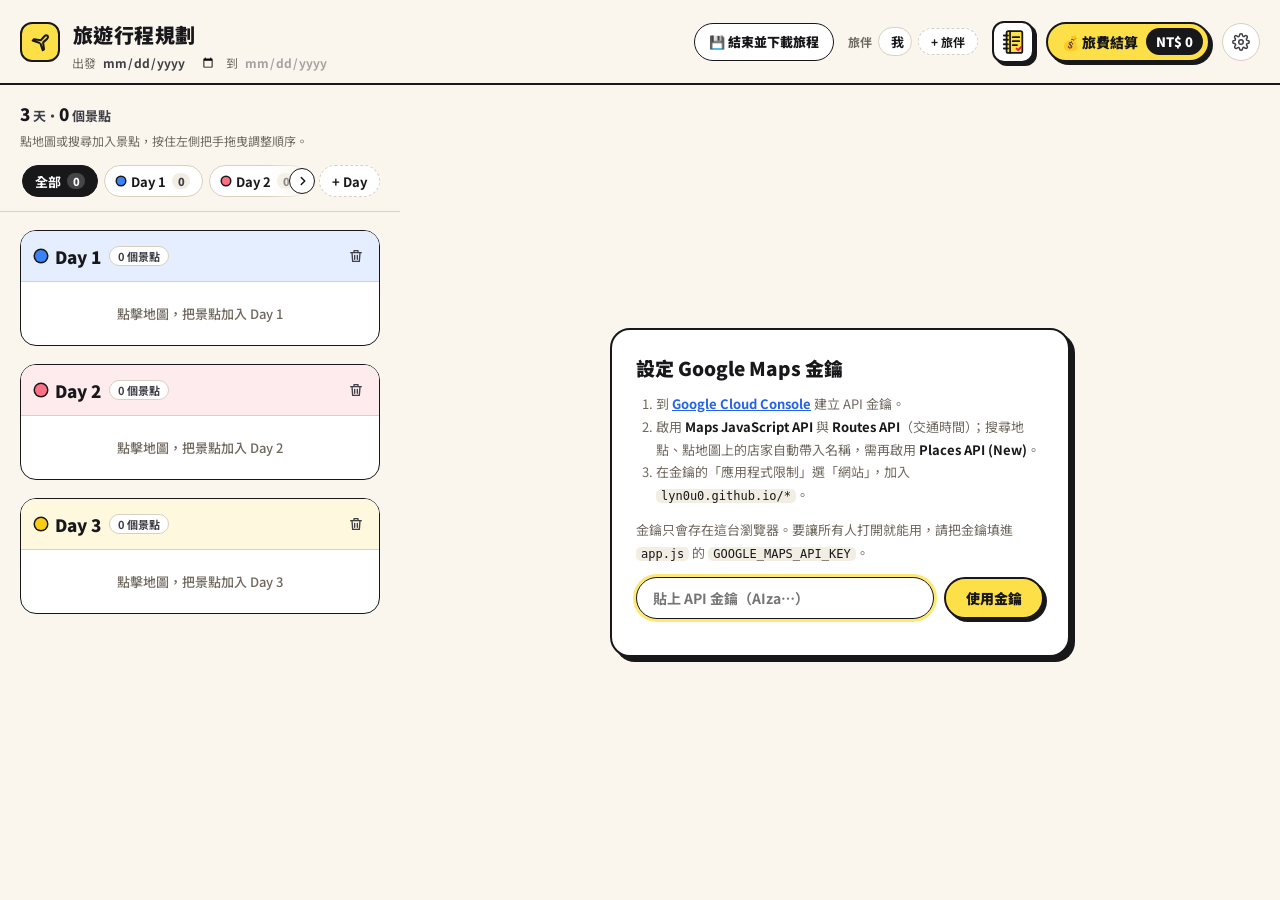
==== trip-planner/index.html @ 08c0b3e0 "Trip planner: custom notes, fares and manual times on route legs Data - legDetails[from->to] stores " ====
<!DOCTYPE html>
<html lang="zh-TW">
<head>
  <meta charset="UTF-8">
  <meta name="viewport" content="width=device-width, initial-scale=1.0">
  <title>旅遊行程規劃</title>
  <link rel="preconnect" href="https://fonts.googleapis.com">
  <link href="https://fonts.googleapis.com/css2?family=Noto+Sans+TC:wght@400;500;700;900&display=swap" rel="stylesheet">
  <link rel="stylesheet" href="styles.css">
</head>
<body>
  <header class="topbar">
    <div class="brand">
      <span class="brand-mark" aria-hidden="true">
        <svg viewBox="0 0 24 24"><path d="M10.5 13.5 3 11l1.5-1.5 8 1 4-4.5c1-1 2.5-1.5 3.5-.5s.5 2.5-.5 3.5l-4.5 4 1 8L14.5 22 12 14.5"/></svg>
      </span>
      <div class="trip-meta">
        <h1 class="trip-title">
          <input id="trip-name" class="trip-name" type="text" maxlength="30" placeholder="旅遊行程規劃"
            autocomplete="off" aria-label="旅程名稱（點一下可改名）" title="點一下可改名">
        </h1>
        <div class="trip-sub">
          <label class="trip-date" title="選擇出發日期">
            <span>出發</span>
            <input id="trip-start" type="date" aria-label="出發日期">
          </label>
          <label class="trip-date trip-end" title="選擇回程日期，天數會跟著調整">
            <span>到</span>
            <input id="trip-end" type="date" aria-label="回程日期" disabled>
          </label>
          <span class="countdown" id="countdown" role="status" hidden></span>
        </div>
      </div>
    </div>
    <div class="search" role="search">
      <svg viewBox="0 0 24 24" aria-hidden="true"><circle cx="11" cy="11" r="7"/><path d="M20 20l-3.5-3.5"/></svg>
      <input id="place-search" type="search" placeholder="搜尋地點，或直接點擊地圖" autocomplete="off" disabled
        role="combobox" aria-expanded="false" aria-controls="search-results" aria-autocomplete="list" aria-label="搜尋地點">
      <button type="button" class="search-cancel" id="search-cancel">取消</button>
      <ul class="search-results" id="search-results" role="listbox" hidden></ul>
    </div>
    <div class="topbar-right">
      <div class="save-tools" id="save-tools">
        <span class="cloud-ttl" id="cloud-ttl" role="status" hidden></span>
        <button class="save-trip-btn" data-action="open-export" aria-haspopup="dialog">💾 結束並下載旅程</button>
      </div>
      <div class="members" id="members"></div>
      <div class="todo-wrap">
        <button class="todo-btn" id="todo-btn" data-action="toggle-todos" aria-expanded="false" aria-controls="todo-panel"
          aria-label="待辦清單" title="待辦清單"></button>
        <section class="todo-panel" id="todo-panel" role="dialog" aria-labelledby="todo-title" hidden>
          <header class="todo-head">
            <h2 id="todo-title">📒 待辦清單</h2>
            <span class="todo-progress" id="todo-progress"></span>
            <button class="icon-btn" id="todo-close" type="button" aria-label="收起" title="收起（Esc）">
              <svg viewBox="0 0 24 24" aria-hidden="true"><path d="M6 6l12 12M18 6L6 18"/></svg>
            </button>
          </header>
          <form class="todo-form" id="todo-form">
            <input class="field" id="todo-input" type="text" maxlength="80" autocomplete="off" placeholder="新增待辦，例如：預訂故宮導覽" aria-label="新增待辦事項">
            <button class="btn-primary" type="submit">新增</button>
          </form>
          <ul class="todo-list" id="todo-list"></ul>
          <button class="link-btn todo-clear" id="todo-clear" type="button" hidden>清除已完成</button>
        </section>
      </div>
      <button class="settle-btn" data-action="open-settle" aria-haspopup="dialog" aria-label="旅費結算">
        <span class="settle-label"><span aria-hidden="true">💰</span><span class="settle-text"> 旅費結算</span></span><span class="settle-btn-total" id="settle-total">NT$ 0</span>
      </button>
      <button class="avatar-btn" id="avatar-btn" data-action="toggle-mobile-panel" aria-expanded="false"
        aria-controls="mobile-panel" aria-label="旅伴與設定"></button>
      <div class="nav-menu-wrap">
        <button class="icon-btn nav-btn" id="nav-menu-btn" data-action="toggle-nav-menu" aria-haspopup="menu"
          aria-expanded="false" aria-label="設定與雲端同步" title="設定與雲端同步">
          <span class="sync-indicator" id="sync-indicator" hidden></span>
          <svg viewBox="0 0 24 24" aria-hidden="true"><circle cx="12" cy="12" r="3"/><path d="M19.4 15a1.7 1.7 0 0 0 .3 1.8l.1.1a2 2 0 1 1-2.8 2.8l-.1-.1a1.7 1.7 0 0 0-1.8-.3 1.7 1.7 0 0 0-1 1.5V21a2 2 0 1 1-4 0v-.1a1.7 1.7 0 0 0-1.1-1.5 1.7 1.7 0 0 0-1.8.3l-.1.1a2 2 0 1 1-2.8-2.8l.1-.1a1.7 1.7 0 0 0 .3-1.8 1.7 1.7 0 0 0-1.5-1H3a2 2 0 1 1 0-4h.1a1.7 1.7 0 0 0 1.5-1.1 1.7 1.7 0 0 0-.3-1.8l-.1-.1a2 2 0 1 1 2.8-2.8l.1.1a1.7 1.7 0 0 0 1.8.3H9a1.7 1.7 0 0 0 1-1.5V3a2 2 0 1 1 4 0v.1a1.7 1.7 0 0 0 1 1.5 1.7 1.7 0 0 0 1.8-.3l.1-.1a2 2 0 1 1 2.8 2.8l-.1.1a1.7 1.7 0 0 0-.3 1.8V9a1.7 1.7 0 0 0 1.5 1H21a2 2 0 1 1 0 4h-.1a1.7 1.7 0 0 0-1.5 1z"/></svg>
        </button>
        <div class="menu nav-menu" id="nav-menu" role="menu" hidden>
          <p class="menu-label" role="presentation">雲端同步</p>
          <div class="sync-bar" id="sync-bar"></div>
          <hr class="menu-sep" role="separator">
          <button role="menuitem" data-action="import-json">
            <svg viewBox="0 0 24 24" aria-hidden="true"><path d="M12 3v12M7 10l5 5 5-5M5 21h14"/></svg>
            匯入 JSON 備份
          </button>
          <button role="menuitem" data-action="open-key-settings">
            <svg viewBox="0 0 24 24" aria-hidden="true"><circle cx="7.5" cy="15.5" r="4.5"/><path d="M10.7 12.3 20 3M16 7l3 3M14 9l2 2"/></svg>
            Google Maps 金鑰
          </button>
          <a role="menuitem" href="https://github.com/Lyn0U0/clock/blob/claude/amazing-hopper-a3rihm/trip-planner/README.md" target="_blank" rel="noopener">
            <svg viewBox="0 0 24 24" aria-hidden="true"><path d="M14 4h6v6M20 4l-9 9M18 14v5a1 1 0 0 1-1 1H5a1 1 0 0 1-1-1V7a1 1 0 0 1 1-1h5"/></svg>
            設定說明
          </a>
        </div>
      </div>
    </div>
    <div class="mobile-panel" id="mobile-panel" hidden></div>
  </header>

  <section class="trip-ended" id="trip-ended" role="status" hidden></section>

  <div class="app">
    <aside class="sidebar" aria-label="行程">
      <button class="sheet-handle" id="sheet-handle" aria-label="展開行程" aria-expanded="false"><span></span></button>
      <div class="sidebar-header">
        <div class="summary" id="summary"></div>
        <p class="hint">點地圖或搜尋加入景點，按住左側把手拖曳調整順序。</p>
      </div>
      <div class="tabs-bar">
        <div class="tabs-scroll">
          <button class="tabs-arrow prev" data-action="tabs-prev" tabindex="-1" aria-hidden="true">
            <svg viewBox="0 0 24 24"><path d="M15 6l-6 6 6 6"/></svg>
          </button>
          <nav class="tabs" id="tabs" role="tablist" aria-label="切換天數"></nav>
          <button class="tabs-arrow next" data-action="tabs-next" tabindex="-1" aria-hidden="true">
            <svg viewBox="0 0 24 24"><path d="M9 6l6 6-6 6"/></svg>
          </button>
        </div>
        <button class="tab tab-add" data-action="add-day" title="新增一天">+ Day</button>
      </div>
      <button class="next-stop" id="next-stop" hidden></button>
      <div class="day-list" id="day-list"></div>
    </aside>

    <main class="map-wrap">
      <div id="map"></div>
      <div class="map-tools">
        <button class="map-chip route-toggle" id="route-toggle" type="button" aria-pressed="true" hidden>
          <svg viewBox="0 0 24 24" aria-hidden="true"><circle cx="6" cy="18" r="2.5"/><circle cx="18" cy="6" r="2.5"/><path d="M8.5 18H15a3 3 0 0 0 0-6H9a3 3 0 0 1 0-6h6.5"/></svg>
          <span>路線</span>
        </button>
        <button class="map-chip style-btn" id="style-btn" type="button" aria-pressed="true" hidden></button>
      </div>
      <p class="route-status" id="route-status" role="status" hidden></p>
      <div class="map-controls" id="map-controls" hidden>
        <button type="button" data-map="zoom-in" aria-label="放大" title="放大">
          <svg viewBox="0 0 24 24" aria-hidden="true"><path d="M12 5v14M5 12h14"/></svg>
        </button>
        <button type="button" data-map="zoom-out" aria-label="縮小" title="縮小">
          <svg viewBox="0 0 24 24" aria-hidden="true"><path d="M5 12h14"/></svg>
        </button>
        <button type="button" data-map="fullscreen" aria-label="全螢幕" title="全螢幕" aria-pressed="false">
          <svg viewBox="0 0 24 24" aria-hidden="true"><path d="M4 9V4h5M20 9V4h-5M4 15v5h5M20 15v5h-5"/></svg>
        </button>
      </div>
      <form class="add-card" id="add-card" aria-labelledby="add-card-title" hidden>
        <div class="add-card-head">
          <span class="add-card-icon" aria-hidden="true">
            <svg viewBox="0 0 24 24"><path d="M12 21s-7-6.2-7-11.5a7 7 0 0 1 14 0C19 14.8 12 21 12 21z"/><circle cx="12" cy="9.5" r="2.5"/></svg>
          </span>
          <div class="add-card-titles">
            <h3 id="add-card-title">新增景點</h3>
            <p id="add-card-where"></p>
          </div>
          <button type="button" class="icon-btn" id="add-card-close" aria-label="取消" title="取消（Esc）">
            <svg viewBox="0 0 24 24" aria-hidden="true"><path d="M6 6l12 12M18 6L6 18"/></svg>
          </button>
        </div>
        <label class="add-card-field">
          <span>景點名稱</span>
          <input class="field" name="name" type="text" placeholder="例如：台北 101" maxlength="40" autocomplete="off">
        </label>
        <div class="add-card-row">
          <label class="add-card-field">
            <span>加入哪一天</span>
            <span class="select-wrap">
              <span class="day-swatch" aria-hidden="true"></span>
              <select class="field" name="day"></select>
            </span>
          </label>
          <button type="submit" class="btn-primary">加入行程</button>
        </div>
      </form>
      <div class="setup" id="setup" role="dialog" aria-labelledby="setup-title" hidden>
        <div class="setup-card">
          <h2 id="setup-title">設定 Google Maps 金鑰</h2>
          <p class="setup-error" id="setup-error" hidden></p>
          <ol>
            <li>到 <a href="https://console.cloud.google.com/google/maps-apis/credentials" target="_blank" rel="noopener">Google Cloud Console</a> 建立 API 金鑰。</li>
            <li>啟用 <strong>Maps JavaScript API</strong> 與 <strong>Routes API</strong>（交通時間）；搜尋地點、點地圖上的店家自動帶入名稱，需再啟用 <strong>Places API (New)</strong>。</li>
            <li>在金鑰的「應用程式限制」選「網站」，加入 <code>lyn0u0.github.io/*</code>。</li>
          </ol>
          <p>金鑰只會存在這台瀏覽器。要讓所有人打開就能用，請把金鑰填進 <code>app.js</code> 的 <code>GOOGLE_MAPS_API_KEY</code>。</p>
          <form class="setup-form" id="setup-form">
            <input id="setup-key" type="text" placeholder="貼上 API 金鑰（AIza…）" autocomplete="off" spellcheck="false">
            <button type="submit" class="btn-primary">使用金鑰</button>
          </form>
          <div class="setup-actions">
            <button type="button" class="btn-text danger" id="setup-clear" hidden>清除這台瀏覽器的金鑰</button>
            <button type="button" class="btn-text" id="setup-cancel" hidden>取消，回到地圖</button>
          </div>
        </div>
      </div>
    </main>
  </div>

  <div class="drawer-backdrop" id="settle-backdrop" hidden></div>
  <aside class="drawer" id="settle-drawer" role="dialog" aria-modal="true" aria-labelledby="settle-title" hidden>
    <header class="drawer-head">
      <h2 id="settle-title">💰 旅費結算</h2>
      <button class="icon-btn" id="settle-close" title="關閉" aria-label="關閉">
        <svg viewBox="0 0 24 24" aria-hidden="true"><path d="M6 6l12 12M18 6L6 18"/></svg>
      </button>
    </header>
    <div class="drawer-body" id="settle-body"></div>
  </aside>

  <div class="drawer-backdrop" id="export-backdrop" hidden></div>
  <div class="export-modal" id="export-modal" role="dialog" aria-modal="true" aria-labelledby="export-title" hidden>
    <header class="export-head">
      <h2 id="export-title">💾 下載保存旅程</h2>
      <button class="icon-btn" data-action="close-export" aria-label="關閉" title="關閉">
        <svg viewBox="0 0 24 24" aria-hidden="true"><path d="M6 6l12 12M18 6L6 18"/></svg>
      </button>
    </header>
    <p class="export-lead" id="export-lead"></p>
    <div class="export-options">
      <button class="export-option" data-export="html">
        <span class="export-emoji" aria-hidden="true">📖</span>
        <span class="export-text"><strong>HTML 離線手帳</strong><span>單一 .html 檔，不用網路，用瀏覽器打開就能看完整行程、轉乘與記帳</span></span>
      </button>
      <button class="export-option" data-export="pdf">
        <span class="export-emoji" aria-hidden="true">🖨️</span>
        <span class="export-text"><strong>PDF 隨身手冊</strong><span>A4 直式排版，不含編輯按鈕；在列印視窗選「另存為 PDF」</span></span>
      </button>
      <button class="export-option" data-export="json">
        <span class="export-emoji" aria-hidden="true">🗂️</span>
        <span class="export-text"><strong>JSON 原始資料</strong><span>含經緯度、Place ID、備註與記帳，之後可以匯入還原繼續編輯</span></span>
      </button>
    </div>
    <p class="export-status" id="export-status" role="status" hidden></p>
  </div>
  <div class="drawer-backdrop" id="todo-backdrop" hidden></div>
  <div class="drawer-backdrop" id="note-backdrop" hidden></div>
  <form class="note-modal" id="note-modal" role="dialog" aria-modal="true" aria-labelledby="note-title" hidden>
    <header class="note-head">
      <span class="spot-index note-icon" id="note-icon" aria-hidden="true"></span>
      <div class="note-titles">
        <h2 id="note-title"></h2>
        <p><span id="note-where"></span>・<a id="note-map-link" target="_blank" rel="noopener">在 Google 地圖查看</a></p>
      </div>
      <button type="button" class="icon-btn" data-action="close-note" aria-label="關閉" title="關閉（Esc）">
        <svg viewBox="0 0 24 24" aria-hidden="true"><path d="M6 6l12 12M18 6L6 18"/></svg>
      </button>
    </header>
    <label class="note-field">
      <span class="note-label">簡短備註 <small>會顯示在行程卡片上</small><span class="note-count" id="note-count"></span></span>
      <input class="field" id="note-short" type="text" maxlength="40" autocomplete="off"
        placeholder="例如：需先出示 QR Code、推薦布丁">
    </label>
    <div class="note-field">
      <span class="note-label">
        <label for="note-detail">詳細紀錄</label>
        <small>營業時間、必吃必買、預約編號、連結…</small>
        <button type="button" class="link-btn note-preview-toggle" id="note-preview-toggle" aria-pressed="false">預覽</button>
      </span>
      <textarea class="field note-detail" id="note-detail" rows="8" maxlength="4000"
        placeholder="- 營業時間 10:00–21:00（週一公休）&#10;- **必吃**：芒果冰、杏仁豆腐&#10;- 預約編號 A12345&#10;https://example.com/ticket"></textarea>
      <div class="note-preview" id="note-preview" hidden></div>
      <p class="note-hint">支援「- 」開頭的清單、**粗體**，網址會自動變成連結。</p>
    </div>
    <footer class="note-foot">
      <span class="note-shortcut"><kbd>⌘</kbd>/<kbd>Ctrl</kbd> + <kbd>Enter</kbd> 儲存</span>
      <button type="button" class="btn-text" data-action="close-note">取消</button>
      <button type="submit" class="btn-primary">儲存</button>
    </footer>
  </form>
  <div class="drawer-backdrop" id="leg-backdrop" hidden></div>
  <form class="note-modal leg-modal" id="leg-modal" role="dialog" aria-modal="true" aria-labelledby="leg-modal-route" hidden>
    <header class="note-head">
      <span class="leg-modal-icon" aria-hidden="true">
        <svg viewBox="0 0 24 24"><rect x="5" y="3" width="14" height="14" rx="3"/><path d="M5 11h14M9 14h.01M15 14h.01M8 21l2-4M16 21l-2-4"/></svg>
      </span>
      <div class="note-titles">
        <h2 id="leg-modal-route"></h2>
        <p id="leg-modal-day"></p>
      </div>
      <button type="button" class="icon-btn" data-action="close-leg" aria-label="關閉" title="關閉（Esc）">
        <svg viewBox="0 0 24 24" aria-hidden="true"><path d="M6 6l12 12M18 6L6 18"/></svg>
      </button>
    </header>
    <fieldset class="note-field leg-fieldset">
      <legend class="note-label">交通方式</legend>
      <div class="pills leg-mode-options"></div>
    </fieldset>
    <label class="note-field">
      <span class="note-label">車次與行程備註 <small>班次、月台、轉乘指引、預約代碼</small></span>
      <textarea class="field leg-note" name="transitNote" rows="2" maxlength="200"
        placeholder="例如：自強號 218 次，10:15 發車，第 2 月台"></textarea>
    </label>
    <fieldset class="note-field leg-fieldset">
      <legend class="note-label">費用</legend>
      <div class="leg-cost-row">
        <select class="field leg-currency" name="currency" aria-label="幣別">
          <option value="TWD">TWD</option><option value="JPY">JPY</option><option value="USD">USD</option><option value="KRW">KRW</option>
          <option value="EUR">EUR</option><option value="HKD">HKD</option><option value="CNY">CNY</option><option value="THB">THB</option>
        </select>
        <input class="field leg-cost" name="cost" type="number" min="0" step="1" inputmode="numeric" placeholder="金額，例如 520" aria-label="金額">
      </div>
      <div class="leg-settle-row">
        <label class="leg-check"><input type="checkbox" name="addToSettlement"><span>加入旅費結算清單</span></label>
        <label class="leg-payer">付款人
          <select class="field" name="paidBy" aria-label="付款人"></select>
        </label>
      </div>
      <p class="note-hint" id="leg-settle-hint"></p>
    </fieldset>
    <fieldset class="note-field leg-fieldset">
      <legend class="note-label">時間</legend>
      <label class="leg-radio"><input type="radio" name="timeMode" value="api" checked>
        <span>使用 Google Maps 預估時間 <small id="leg-api-estimate"></small></span></label>
      <label class="leg-radio"><input type="radio" name="timeMode" value="manual">
        <span>手動設定時間</span>
        <input class="field leg-minutes" name="customDuration" type="number" min="1" max="1440" step="1" inputmode="numeric" aria-label="分鐘">
        <span>分鐘</span></label>
    </fieldset>
    <footer class="note-foot">
      <button type="button" class="btn-text" data-action="reset-leg" title="交通方式與時間改回預設，車次與費用保留">重設回 API 預設值</button>
      <span class="note-foot-gap"></span>
      <button type="button" class="btn-text" data-action="close-leg">取消</button>
      <button type="submit" class="btn-primary">儲存</button>
    </footer>
  </form>
  <input type="file" id="import-file" accept="application/json,.json" hidden>
  <div id="print-root"></div>

  <script src="app.js"></script>
</body>
</html>
---- trip-planner/styles.css ----
/* ==========================================================================
 * 旅遊行程規劃：新粗獷主義（Neo-Brutalism）精緻版
 * 版面：頂部導覽列（旅程名稱＋出發資訊｜搜尋｜旅伴・結算・設定）＋ 左側行程欄 ＋ 右側黑框地圖
 *
 * 視覺層級（由強到弱）：
 *   1. 主要動作（加入行程、旅費結算、建立共享連結）：品牌黃 + 2px 黑框 + 3px 硬陰影，按下時陰影歸零
 *   2. 浮動層（新增景點卡、選單、記帳面板、搜尋建議、結算面板）：2px 黑框 + 5px 硬陰影
 *   3. 容器（天數卡）：1.5px 黑框，無陰影
 *   4. 次要元素（景點卡、輸入框、標籤、一般按鈕）：1.5px 暖灰邊框，滑過或聚焦時才變黑
 * 色彩：品牌黃是唯一的主色；藍色只用在鍵盤焦點與連結；每天的代表色只出現在色點、編號與圖釘。
 * ========================================================================== */
:root {
  --bg: #FAF6EE;
  --paper: #FFFFFF;
  --surface: #F3EEE3;      /* 次要按鈕滑過、中性標籤底色 */
  --ink: #18181B;
  --ink-2: #3F3F46;
  --muted: #6F685F;        /* 偏暖的灰，配合米杏底 */
  --edge: #D8D0C0;         /* 次要元素的邊框 */
  --edge-strong: #A8A090;  /* 虛線連線 */

  --primary: #FDE047;      /* 品牌黃：主要動作與選取中的重點 */
  --primary-soft: #FEF9C3;
  --focus: #2563EB;        /* 只用在鍵盤焦點與連結 */
  --danger: #E11D48;
  --danger-soft: #FFE4E6;
  --success: #15803D;
  --chart-a: #3B82F6;      /* 結算比例條 */
  --chart-b: #FB923C;

  --line-strong: 2px solid var(--ink);
  --line: 1.5px solid var(--ink);
  --line-faint: 1.5px solid var(--edge);
  --shadow-cta: 3px 3px 0 var(--ink);
  --shadow-pop: 5px 5px 0 var(--ink);
  --ring: 0 0 0 3px rgba(253, 224, 71, .75);

  --r-lg: 16px;
  --r-md: 12px;
  --r-sm: 8px;
  --sidebar-w: 400px;
  --font: "Noto Sans TC", system-ui, -apple-system, "Segoe UI", sans-serif;
}

* { box-sizing: border-box; }
html, body { height: 100%; margin: 0; }
body {
  font-family: var(--font);
  background: var(--bg);
  color: var(--ink);
  display: flex;
  flex-direction: column;
  overflow: hidden;
}
button, input, select, textarea { font: inherit; color: inherit; }
:focus-visible { outline: 2px solid var(--focus); outline-offset: 2px; }
svg { width: 16px; height: 16px; fill: none; stroke: currentColor; stroke-width: 2; stroke-linecap: round; stroke-linejoin: round; flex-shrink: 0; }
[hidden] { display: none !important; }

/* ---------- 按鈕層級 ---------- */
/* 主要動作 */
.btn-primary, .settle-btn, .sync-btn.primary {
  border: var(--line-strong);
  background: var(--primary);
  color: var(--ink);
  box-shadow: var(--shadow-cta);
  font-weight: 900;
  cursor: pointer;
  transition: transform .08s ease, box-shadow .08s ease;
}
:is(.btn-primary, .settle-btn, .sync-btn.primary):is(:hover, :active):not(:disabled) {
  transform: translate(2px, 2px);
  box-shadow: 0 0 0 var(--ink);
}
.btn-primary { border-radius: 999px; padding: 0 20px; height: 42px; font-size: 14px; white-space: nowrap; }

/* 次要按鈕：淺邊框、無陰影 */
.sync-btn, .member-add, .tab-add, .chip, .map-chip, .link-btn {
  border: var(--line-faint);
  background: var(--paper);
  color: var(--ink);
  font-weight: 700;
  cursor: pointer;
  transition: border-color .15s, background .15s;
}
:is(.sync-btn, .member-add, .tab-add, .chip, .map-chip):hover:not(:disabled) { border-color: var(--ink); background: var(--surface); }
:is(.btn-primary, .sync-btn):disabled { opacity: .5; cursor: default; }

/* 圖示按鈕：平常沒有框，滑過才出現 */
.icon-btn {
  display: grid;
  place-items: center;
  width: 30px; height: 30px;
  border: 1.5px solid transparent;
  border-radius: var(--r-sm);
  background: transparent;
  color: var(--ink-2);
  cursor: pointer;
  text-decoration: none;
  transition: background .15s, border-color .15s;
}
.icon-btn:hover:not(:disabled), .icon-btn.on { border-color: var(--edge); background: var(--surface); color: var(--ink); }
.icon-btn:disabled { opacity: .3; cursor: default; }
.icon-btn.danger:hover:not(:disabled) { border-color: var(--danger); background: var(--danger-soft); color: var(--danger); }

/* 文字連結按鈕 */
.link-btn {
  border-color: transparent;
  background: transparent;
  padding: 2px 8px;
  border-radius: 999px;
  font-size: 12px;
}
.link-btn:hover { background: var(--surface); }

/* 共用輸入框 */
.field {
  height: 38px;
  border: var(--line-faint);
  border-radius: var(--r-sm);
  background: var(--paper);
  font-size: 14px;
  font-weight: 500;
  padding: 0 12px;
  outline: none;
  transition: border-color .15s, box-shadow .15s;
}
.field:hover { border-color: var(--edge-strong); }
.field:focus, .field:focus-within { border-color: var(--ink); box-shadow: var(--ring); }
.field.invalid { border-color: var(--danger); background: var(--danger-soft); }

/* 浮動選單（景點「⋯」與導覽列設定） */
.menu {
  position: absolute;
  z-index: 60;
  min-width: 168px;
  padding: 6px;
  border: var(--line-strong);
  border-radius: var(--r-md);
  background: var(--paper);
  box-shadow: var(--shadow-pop);
  display: flex;
  flex-direction: column;
  gap: 2px;
}
.menu [role="menuitem"] {
  display: flex;
  align-items: center;
  gap: 10px;
  padding: 8px 10px;
  border: none;
  border-radius: var(--r-sm);
  background: transparent;
  color: var(--ink);
  font-size: 13px;
  font-weight: 700;
  text-align: left;
  text-decoration: none;
  cursor: pointer;
}
.menu [role="menuitem"]:hover:not(:disabled), .menu [role="menuitem"]:focus-visible { background: var(--surface); outline: none; }
.menu [role="menuitem"]:disabled { opacity: .35; cursor: default; }
.menu [role="menuitem"].danger { color: var(--danger); }
.menu [role="menuitem"].danger:hover { background: var(--danger-soft); }
.menu svg { width: 15px; height: 15px; }

/* ==========================================================================
 * 頂部導覽列
 * ========================================================================== */
.topbar {
  flex-shrink: 0;
  display: grid;
  grid-template-columns: minmax(0, 1fr) auto;
  align-items: center;
  gap: 24px;
  padding: 10px 20px;
  background: var(--bg);
  border-bottom: var(--line-strong);
  position: relative;
  z-index: 700; /* 搜尋建議、選單要蓋過地圖 */
}
.brand { display: flex; align-items: center; gap: 12px; min-width: 0; }
.brand-mark {
  flex-shrink: 0;
  display: grid;
  place-items: center;
  width: 40px; height: 40px;
  border: var(--line-strong);
  border-radius: var(--r-md);
  background: var(--primary);
}
.brand-mark svg { width: 21px; height: 21px; stroke-width: 2.3; }

/* 旅程名稱為主角；出發日與倒數是較小的副標 */
.trip-meta { display: flex; flex-direction: column; gap: 1px; min-width: 0; }
.trip-title { margin: 0; min-width: 0; line-height: 1.2; }
.trip-name {
  field-sizing: content;
  min-width: 4em;
  max-width: 14em;
  margin-left: -6px;
  padding: 1px 6px;
  border: 1.5px dashed transparent;
  border-radius: var(--r-sm);
  background: transparent;
  font-size: 20px;
  font-weight: 900;
  letter-spacing: .02em;
  outline: none;
}
.trip-name::placeholder { color: var(--ink); opacity: 1; }
.trip-name:hover { border-color: var(--edge-strong); }
.trip-name:focus { border-style: solid; border-color: var(--ink); background: var(--paper); box-shadow: var(--ring); }
.trip-sub { display: flex; align-items: center; gap: 8px; min-width: 0; font-size: 12px; color: var(--muted); }
.trip-date { display: inline-flex; align-items: center; gap: 4px; white-space: nowrap; cursor: pointer; }
.trip-date svg { width: 13px; height: 13px; }
.trip-date input {
  border: none;
  border-radius: 6px;
  background: transparent;
  color: var(--ink-2);
  font-size: 12px;
  font-weight: 700;
  padding: 1px 2px;
  outline: none;
  cursor: pointer;
}
.trip-date input:hover { background: var(--surface); }
.trip-date input:focus-visible { box-shadow: var(--ring); }
.trip-date input:disabled { opacity: .45; cursor: not-allowed; }
.trip-end:has(input:disabled) { cursor: not-allowed; }
.countdown { display: inline-flex; align-items: center; gap: 3px; padding-left: 8px; border-left: 1.5px solid var(--edge); font-weight: 700; white-space: nowrap; }
.countdown strong { color: var(--ink); font-size: 13px; font-weight: 900; font-variant-numeric: tabular-nums; }
.countdown.today { color: var(--success); }

/* 搜尋 */
.search { position: relative; justify-self: center; width: min(520px, 100%); }
/* 桌面版：搜尋框浮在地圖左上角 */
.map-wrap > .search {
  position: absolute;
  top: 28px; left: 20px;
  z-index: 560;
  width: min(380px, calc(100% - 280px));
}
.map-wrap > .search input { border: var(--line-strong); box-shadow: var(--shadow-cta); }
.map-wrap > .search input:focus { background: var(--paper); box-shadow: var(--shadow-pop); }
.search > svg { position: absolute; top: 50%; left: 15px; width: 17px; height: 17px; transform: translateY(-50%); color: var(--muted); pointer-events: none; transition: color .15s; }
.search input {
  width: 100%;
  height: 42px;
  padding: 0 18px 0 42px;
  border: var(--line-faint);
  border-radius: 999px;
  background: var(--paper);
  font-size: 14px;
  font-weight: 500;
  outline: none;
  transition: border-color .15s, box-shadow .15s;
}
.search input::placeholder { color: var(--muted); }
.search input:hover:not(:disabled) { border-color: var(--edge-strong); }
.search input:focus { border: var(--line-strong); box-shadow: var(--shadow-cta); }
.search:focus-within > svg { color: var(--ink); }
.search input:disabled { background: transparent; cursor: not-allowed; }
.search-results {
  position: absolute;
  top: calc(100% + 10px);
  left: 0; right: 0;
  list-style: none;
  margin: 0;
  padding: 8px;
  background: var(--paper);
  border: var(--line-strong);
  border-radius: var(--r-lg);
  box-shadow: var(--shadow-pop);
  max-height: 380px;
  overflow-y: auto;
}
.search-section { padding: 6px 10px 4px; font-size: 11px; font-weight: 900; color: var(--muted); letter-spacing: .06em; }
.search-section:not(:first-child) { margin-top: 6px; border-top: 1.5px solid var(--surface); padding-top: 10px; }
.search-item {
  display: flex;
  flex-direction: column;
  padding: 8px 10px;
  border-radius: var(--r-sm);
  cursor: pointer;
}
.search-item:hover { background: var(--surface); }
.search-item.active { background: var(--primary-soft); box-shadow: inset 0 0 0 1.5px var(--ink); }
.search-main { font-size: 14px; font-weight: 700; white-space: nowrap; overflow: hidden; text-overflow: ellipsis; }
.search-secondary { font-size: 12px; color: var(--muted); white-space: nowrap; overflow: hidden; text-overflow: ellipsis; }
.search-empty { padding: 10px; font-size: 13px; font-weight: 500; color: var(--muted); line-height: 1.6; }
.search-chips { display: flex; flex-wrap: wrap; gap: 6px; padding: 4px 8px 6px; }
.chip { padding: 5px 12px; border-radius: 999px; font-size: 12px; }

/* 右側：旅伴、結算、設定 */
.topbar-right { display: flex; align-items: center; gap: 12px; min-width: 0; }
.members { display: flex; align-items: center; gap: 6px; min-width: 0; overflow-x: auto; padding: 2px; scrollbar-width: none; }
.members::-webkit-scrollbar { display: none; }
.members-label { flex-shrink: 0; font-size: 12px; font-weight: 700; color: var(--muted); }
.member {
  flex-shrink: 0;
  display: inline-flex;
  align-items: center;
  border: var(--line-faint);
  border-radius: 999px;
  background: var(--paper);
}
.member:hover { border-color: var(--edge-strong); }
.member:focus-within { border-color: var(--ink); box-shadow: var(--ring); }
.member-name {
  field-sizing: content;
  min-width: 2.5em;
  max-width: 9em;
  border: none;
  background: transparent;
  font-size: 13px;
  font-weight: 700;
  padding: 4px 4px 4px 12px;
  outline: none;
}
.member-remove {
  display: grid;
  place-items: center;
  width: 20px; height: 20px;
  margin-right: 4px;
  border: none;
  border-radius: 50%;
  background: transparent;
  color: var(--muted);
  cursor: pointer;
}
.member-remove svg { width: 12px; height: 12px; stroke-width: 2.6; }
.member-remove:hover { background: var(--danger-soft); color: var(--danger); }
.member-add { flex-shrink: 0; border-style: dashed; border-radius: 999px; font-size: 12px; padding: 4px 12px; }
.settle-btn {
  flex-shrink: 0;
  display: inline-flex;
  align-items: center;
  gap: 8px;
  height: 40px;
  padding: 0 5px 0 14px;
  border-radius: 999px;
  font-size: 14px;
  white-space: nowrap;
}
.settle-btn-total {
  padding: 4px 10px;
  border-radius: 999px;
  background: var(--ink);
  color: var(--paper);
  font-size: 13px;
  font-weight: 900;
  font-variant-numeric: tabular-nums;
}
.nav-menu-wrap { position: relative; flex-shrink: 0; }
.nav-btn { width: 38px; height: 38px; border-color: var(--edge); border-radius: 50%; background: var(--paper); }
.nav-btn svg { width: 18px; height: 18px; }
.nav-menu { top: calc(100% + 10px); right: 0; width: 310px; }
.nav-btn { position: relative; }
.menu-label { margin: 4px 10px 6px; font-size: 11px; font-weight: 900; color: var(--muted); letter-spacing: .06em; }
.menu-sep { width: 100%; margin: 8px 0 4px; border: none; border-top: 1.5px solid var(--edge); }
.nav-menu .sync-bar { margin: 0 4px; flex-wrap: wrap; row-gap: 6px; }
/* 齒輪上的同步狀態點（只在共享行程時出現） */
.sync-indicator {
  position: absolute;
  top: 3px; right: 3px;
  width: 10px; height: 10px;
  border: 2px solid var(--paper);
  border-radius: 50%;
  background: var(--success);
}
.sync-indicator.saving, .sync-indicator.connecting { background: #CA8A04; }
.sync-indicator.offline { background: var(--edge-strong); }
.sync-indicator.error { background: var(--danger); }

/* ==========================================================================
 * 主畫面
 * ========================================================================== */
.app { flex: 1; min-height: 0; display: flex; }

.sidebar {
  width: var(--sidebar-w);
  flex-shrink: 0;
  height: 100%;
  display: flex;
  flex-direction: column;
  background: var(--bg);
}
.sidebar-header { padding: 16px 20px 0; display: flex; flex-direction: column; gap: 6px; }
.summary { font-size: 13px; font-weight: 700; color: var(--ink-2); font-variant-numeric: tabular-nums; }
.summary strong { font-size: 17px; font-weight: 900; color: var(--ink); }
.hint { margin: 0; font-size: 12px; color: var(--muted); }

/* 雲端同步狀態 */
.sync-bar {
  display: flex;
  align-items: center;
  gap: 8px;
  margin-top: 6px;
  padding: 6px 6px 6px 12px;
  border: var(--line-faint);
  border-radius: var(--r-md);
  background: var(--paper);
  font-size: 12px;
  font-weight: 700;
  color: var(--ink-2);
}
.sync-bar.error { border-color: var(--danger); background: var(--danger-soft); color: var(--danger); }
.sync-text { flex: 1; min-width: 0; line-height: 1.5; }
.sync-dot { flex-shrink: 0; width: 8px; height: 8px; border-radius: 50%; background: var(--success); }
.sync-bar.saving .sync-dot, .sync-bar.connecting .sync-dot { background: #CA8A04; animation: pulse 1s ease-in-out infinite; }
.sync-bar.offline .sync-dot { background: var(--edge-strong); }
.sync-bar.error .sync-dot { background: var(--danger); }
@keyframes pulse { 50% { opacity: .3; } }
.sync-btn { flex-shrink: 0; padding: 4px 12px; border-radius: 999px; font-size: 12px; text-decoration: none; white-space: nowrap; }
.sync-btn.primary { padding: 3px 12px; }

/* 天數分頁：超出寬度時兩側漸層遮罩＋捲動箭頭 */
.tabs-bar {
  display: flex;
  align-items: center;
  gap: 8px;
  padding: 14px 20px 12px;
  border-bottom: 1.5px solid var(--edge);
}
.tabs-scroll { position: relative; flex: 1; min-width: 0; }
.tabs {
  display: flex;
  gap: 6px;
  overflow-x: auto;
  padding: 2px;
  scrollbar-width: none;
  scroll-behavior: smooth;
}
.tabs::-webkit-scrollbar { display: none; }
.tabs-scroll.fade-left .tabs { mask-image: linear-gradient(to right, transparent 0, #000 44px); }
.tabs-scroll.fade-right .tabs { mask-image: linear-gradient(to left, transparent 0, #000 44px); }
.tabs-scroll.fade-left.fade-right .tabs { mask-image: linear-gradient(to right, transparent 0, #000 44px, #000 calc(100% - 44px), transparent 100%); }
.tabs-arrow {
  position: absolute;
  top: 50%;
  z-index: 2;
  display: none;
  place-items: center;
  width: 26px; height: 26px;
  border: var(--line);
  border-radius: 50%;
  background: var(--paper);
  transform: translateY(-50%);
  cursor: pointer;
}
.tabs-arrow svg { width: 14px; height: 14px; stroke-width: 2.6; }
.tabs-arrow.prev { left: -4px; }
.tabs-arrow.next { right: -4px; }
.tabs-scroll.fade-left .tabs-arrow.prev, .tabs-scroll.fade-right .tabs-arrow.next { display: grid; }
.tabs-arrow:hover { background: var(--primary); }
.tab {
  flex-shrink: 0;
  display: inline-flex;
  align-items: center;
  gap: 6px;
  height: 32px;
  padding: 0 12px;
  border: var(--line-faint);
  border-radius: 999px;
  background: var(--paper);
  font-size: 13px;
  font-weight: 700;
  cursor: pointer;
  transition: border-color .15s, background .15s;
}
.tab:hover { border-color: var(--edge-strong); }
.tab.active { border-color: var(--ink); background: var(--ink); color: var(--paper); }
.tab-dot { width: 8px; height: 8px; border-radius: 50%; background: var(--c); box-shadow: 0 0 0 1.5px var(--ink); }
.tab.active .tab-dot { box-shadow: 0 0 0 1.5px var(--paper); }
.tab-date { font-size: 11px; font-weight: 500; opacity: .75; }
.tab-count {
  min-width: 18px;
  padding: 0 5px;
  border-radius: 999px;
  background: var(--surface);
  color: var(--ink-2);
  font-size: 11px;
  font-weight: 900;
  text-align: center;
  font-variant-numeric: tabular-nums;
}
.tab.active .tab-count { background: rgba(255, 255, 255, .2); color: var(--paper); }
.tab-add { flex-shrink: 0; height: 32px; padding: 0 12px; border-style: dashed; border-radius: 999px; font-size: 13px; }

/* 天數卡 */
.day-list {
  flex: 1;
  overflow-y: auto;
  padding: 18px 20px 48px;
  display: flex;
  flex-direction: column;
  gap: 18px;
}
.day { border: var(--line); border-radius: var(--r-lg); background: var(--paper); }
.day-head {
  display: flex;
  align-items: center;
  flex-wrap: wrap;
  gap: 4px 8px;
  padding: 10px 8px 10px 14px;
  background: color-mix(in srgb, var(--c) 14%, var(--paper));
  border-bottom: var(--line-faint);
  border-radius: 14.5px 14.5px 0 0;
}
.day-dot { width: 12px; height: 12px; border-radius: 50%; background: var(--c); box-shadow: 0 0 0 1.5px var(--ink); }
.day-title { margin: 0; font-size: 17px; font-weight: 900; }
.day-date { font-size: 13px; font-weight: 700; color: var(--ink-2); }
.day-badges { display: inline-flex; gap: 6px; }
.day-head:has(.day-date) .day-badges { order: 1; flex-basis: 100%; padding-left: 20px; }
.day-count, .day-travel {
  padding: 1px 8px;
  border: var(--line-faint);
  border-radius: 999px;
  background: var(--paper);
  font-size: 11px;
  font-weight: 700;
  color: var(--ink-2);
  white-space: nowrap;
  font-variant-numeric: tabular-nums;
}
.day-travel:empty { display: none; }
.day-head .day-remove { margin-left: auto; flex-shrink: 0; }
.day-empty { margin: 0; padding: 22px 14px; font-size: 13px; font-weight: 500; color: var(--muted); text-align: center; }

/* 景點卡：淺邊框，滑過才變黑；操作收在「⋯」選單 */
.spot-list { list-style: none; margin: 0; padding: 12px; display: flex; flex-direction: column; }
.spot {
  position: relative;
  border: var(--line-faint);
  border-radius: var(--r-md);
  background: var(--paper);
  transition: border-color .15s;
}
.spot:hover, .spot:focus-within, .spot.menu-open { border-color: var(--ink); }
.spot.dragging { opacity: .35; }
.spot.flash { animation: flash 1.2s ease; }
@keyframes flash {
  0%, 60% { background: var(--primary-soft); border-color: var(--ink); }
  100% { background: var(--paper); }
}
.spot.drop-before::before, .spot.drop-after::after {
  content: "";
  position: absolute;
  left: 8px; right: 8px;
  height: 3px;
  border-radius: 2px;
  background: var(--ink);
}
.spot.drop-before::before { top: -6px; }
.spot.drop-after::after { bottom: -6px; }
.spot-main { position: relative; display: flex; align-items: center; gap: 6px; padding: 8px 6px 8px 2px; }
.drag-handle {
  flex-shrink: 0;
  display: grid;
  place-items: center;
  width: 18px; height: 28px;
  color: var(--edge-strong);
  cursor: grab;
  touch-action: none;
}
.drag-handle:hover { color: var(--ink); }
.drag-handle svg { fill: currentColor; stroke: none; }
.spot-index {
  flex-shrink: 0;
  border: none;
  padding: 0;
  font-family: inherit;
  color: var(--ink);
  width: 26px; height: 26px;
  border-radius: 50%;
  background: var(--c);
  box-shadow: inset 0 0 0 1.5px var(--ink);
  font-size: 12px;
  font-weight: 900;
  display: grid;
  place-items: center;
  font-variant-numeric: tabular-nums;
}
button.spot-index { cursor: pointer; transition: transform .1s; }
button.spot-index:hover { transform: scale(1.12); }
.spot-index.has-icon { background: var(--paper); box-shadow: inset 0 0 0 1.5px var(--ink), 0 0 0 2.5px var(--c); }
.spot-index .spot-icon-art { width: 20px; height: 20px; }
.next-stop .spot-index .spot-icon-art { width: 22px; height: 22px; }

/* 景點類別彈窗：米杏底、粗黑框、3×3 貼紙卡片 */
.icon-picker {
  top: 46px; left: 8px;
  width: 276px;
  padding: 12px;
  border: 3px solid var(--ink);
  border-radius: var(--r-lg);
  background: var(--bg);
  box-shadow: 4px 4px 0 var(--ink);
  gap: 10px;
}
.ip-title { margin: 0 2px; font-size: 13px; font-weight: 900; letter-spacing: .06em; }
.ip-grid { display: grid; grid-template-columns: repeat(3, 1fr); gap: 8px; }
.ip-card {
  display: flex;
  flex-direction: column;
  align-items: center;
  gap: 4px;
  min-height: 72px;
  padding: 8px 2px 6px;
  border: 2px solid var(--ink);
  border-radius: var(--r-md);
  background: var(--paper);
  cursor: pointer;
  transition: transform .08s ease, box-shadow .08s ease, background .15s;
}
.ip-card:hover, .ip-card:focus-visible, .ip-card[aria-checked="true"] {
  transform: translate(-2px, -2px);
  box-shadow: 2px 2px 0 var(--ink);
  outline: none;
}
.ip-card:hover:not(.ip-number), .ip-card[aria-checked="true"]:not(.ip-number) { background: var(--primary-soft); }
.ip-card:active { transform: none; box-shadow: none; }
.ip-card.ip-number { background: var(--primary); }
.ip-art { display: grid; place-items: center; width: 34px; height: 34px; font-size: 24px; font-weight: 900; line-height: 1; }
.ip-art .spot-icon-art { width: 34px; height: 34px; }
.ip-label { font-size: 11px; font-weight: 900; color: var(--ink); white-space: nowrap; letter-spacing: .02em; }
.ip-number .ip-label { font-weight: 900; }
.pin span.pin-art { display: grid; place-items: center; }
/* 有類別圖示的圖釘：白底讓貼紙顏色清楚，內圈用當天顏色辨識天數 */
.pin.has-art { width: 36px; height: 36px; background: var(--paper); box-shadow: inset 0 0 0 3px var(--c); }
.pin-wrap:has(.has-art) { width: 36px; height: 42px; }
.pin .spot-icon-art { width: 22px; height: 22px; }
.spot-info {
  flex: 1;
  min-width: 0;
  display: flex;
  flex-direction: column;
  border: none;
  background: transparent;
  padding: 0 4px;
  text-align: left;
  cursor: pointer;
}
.spot-name { font-size: 14px; font-weight: 900; white-space: nowrap; overflow: hidden; text-overflow: ellipsis; }
.spot-more { opacity: 0; transition: opacity .15s, background .15s, border-color .15s; }
.spot:hover .spot-more, .spot:focus-within .spot-more, .spot-more.on { opacity: 1; }
@media (hover: none) { .spot-more { opacity: 1; } }
.spot-menu { top: 46px; right: 6px; }
.spot-row { position: relative; }
/* 卡片上的備註標籤：名稱下方一行，有備註顯示摘要，沒有則是低調的「+ 備註」 */
.spot-text { flex: 1; min-width: 0; display: flex; flex-direction: column; align-items: flex-start; gap: 3px; }
.spot-text .spot-info { flex: none; width: 100%; }
.note-chip {
  display: inline-flex;
  align-items: center;
  gap: 4px;
  max-width: 100%;
  margin-left: 2px;
  padding: 1px 8px 1px 6px;
  border: 1.5px solid var(--edge);
  border-radius: 6px;
  background: var(--primary-soft);
  color: var(--ink-2);
  font-size: 11px;
  font-weight: 700;
  line-height: 1.6;
  text-align: left;
  cursor: pointer;
  transition: border-color .15s, background .15s, color .15s;
}
.note-chip svg { width: 12px; height: 12px; flex-shrink: 0; }
.note-chip-text { min-width: 0; white-space: nowrap; overflow: hidden; text-overflow: ellipsis; }
.note-chip-more { flex-shrink: 0; padding: 0 4px; border-radius: 4px; background: var(--ink); color: var(--paper); font-size: 9px; }
.note-chip:hover { border-color: var(--ink); color: var(--ink); }
.note-chip.empty { border-style: dashed; background: transparent; color: var(--muted); opacity: .55; }
.note-chip.empty::before { content: "+"; font-weight: 900; }
.spot:hover .note-chip.empty, .spot:focus-within .note-chip.empty, .note-chip.empty:focus-visible { opacity: 1; }
.note-chip.empty:hover { background: var(--paper); color: var(--ink); }
@media (hover: none) { .note-chip.empty { opacity: 1; } }

/* 景點備註視窗 */
.note-modal {
  position: fixed;
  top: 50%; left: 50%;
  z-index: 950;
  width: min(560px, calc(100% - 32px));
  max-height: calc(100% - 32px);
  overflow-y: auto;
  margin: 0;
  padding: 20px;
  border: var(--line-strong);
  border-radius: 20px;
  background: var(--bg);
  box-shadow: var(--shadow-pop);
  transform: translate(-50%, -50%);
  display: flex;
  flex-direction: column;
  gap: 14px;
}
.note-head { display: flex; align-items: center; gap: 12px; }
.note-icon { width: 40px; height: 40px; font-size: 16px; background: var(--paper); box-shadow: inset 0 0 0 1.5px var(--ink), 0 0 0 3px var(--c); }
.note-icon .spot-icon-art { width: 28px; height: 28px; }
.note-titles { flex: 1; min-width: 0; }
.note-titles h2 { margin: 0; font-size: 19px; font-weight: 900; white-space: nowrap; overflow: hidden; text-overflow: ellipsis; }
.note-titles p { margin: 0; font-size: 12px; font-weight: 700; color: var(--muted); }
.note-titles a { color: var(--focus); }
.note-field { display: flex; flex-direction: column; gap: 6px; }
.note-label { display: flex; align-items: baseline; gap: 8px; font-size: 13px; font-weight: 900; }
.note-label small { font-size: 11px; font-weight: 500; color: var(--muted); }
.note-count { margin-left: auto; font-size: 11px; font-weight: 700; color: var(--muted); font-variant-numeric: tabular-nums; }
.note-preview-toggle { margin-left: auto; }
.note-field .field { width: 100%; }
#note-short { height: 42px; font-size: 15px; font-weight: 700; }
.note-detail { height: auto; min-height: 180px; padding: 10px 12px; resize: vertical; font-size: 14px; line-height: 1.7; }
.note-preview { min-height: 180px; padding: 10px 14px; border: var(--line-faint); border-radius: var(--r-sm); background: var(--paper); font-size: 14px; line-height: 1.7; overflow-wrap: anywhere; }
.note-preview p { margin: 0 0 6px; }
.note-preview ul { margin: 0 0 6px; padding-left: 20px; }
.note-preview a { color: var(--focus); }
.note-preview-empty { color: var(--muted); }
.note-hint { margin: 0; font-size: 11px; color: var(--muted); }
.note-foot { display: flex; align-items: center; justify-content: flex-end; gap: 8px; }
.note-shortcut { margin-right: auto; font-size: 11px; color: var(--muted); }
.note-shortcut kbd { padding: 0 4px; border: 1px solid var(--edge-strong); border-radius: 4px; background: var(--paper); font-family: inherit; font-size: 10px; }
.note-foot .btn-text { height: 42px; padding: 0 16px; font-size: 14px; }

/* 記帳小標籤 */
.expense-badge {
  flex-shrink: 0;
  display: inline-flex;
  align-items: center;
  gap: 4px;
  height: 24px;
  padding: 0 9px;
  border: 1.5px dashed var(--edge-strong);
  border-radius: 999px;
  background: transparent;
  color: var(--muted);
  font-size: 11px;
  font-weight: 700;
  white-space: nowrap;
  cursor: pointer;
  transition: border-color .15s, background .15s, color .15s;
}
.expense-badge:hover { border-color: var(--ink); color: var(--ink); }
.expense-badge.has { border-style: solid; border-color: var(--ink); background: var(--primary-soft); color: var(--ink); }
.expense-badge.on { border-style: solid; border-color: var(--ink); background: var(--ink); color: var(--paper); }
.expense-badge strong { font-weight: 900; font-variant-numeric: tabular-nums; }
.expense-meta { font-weight: 500; opacity: .7; }

/* 記帳面板：從標籤展開的輕量浮動卡片 */
.expense-panel {
  position: relative;
  margin: 2px 8px 10px;
  padding: 10px;
  border: var(--line-strong);
  border-radius: var(--r-md);
  background: var(--paper);
  box-shadow: 3px 3px 0 var(--ink);
  display: flex;
  flex-direction: column;
  gap: 10px;
}
.expense-panel::before {
  content: "";
  position: absolute;
  top: -7px; right: 48px;
  width: 11px; height: 11px;
  background: var(--paper);
  border-left: var(--line-strong);
  border-top: var(--line-strong);
  transform: rotate(45deg);
}
.leg .expense-panel { margin: 4px 0 6px 0; }
.leg .expense-panel::before { left: auto; right: 52px; }
.expense + .expense { padding-top: 10px; border-top: 1.5px dashed var(--edge); }
.expense { display: flex; flex-direction: column; gap: 8px; }
.expense-line { display: flex; align-items: center; gap: 6px; min-width: 0; }
.expense-title { flex: 1; min-width: 0; height: 34px; font-size: 13px; }
.expense-amount { display: flex; align-items: center; gap: 4px; width: 118px; height: 34px; padding: 0 10px; flex-shrink: 0; }
.expense-amount span { font-size: 11px; font-weight: 700; color: var(--muted); }
.expense-amount input {
  appearance: textfield;
  width: 100%;
  min-width: 0;
  border: none;
  background: transparent;
  font-size: 15px;
  font-weight: 900;
  text-align: right;
  outline: none;
  font-variant-numeric: tabular-nums;
}
.expense-amount input::-webkit-inner-spin-button, .expense-amount input::-webkit-outer-spin-button { appearance: none; margin: 0; }
.expense-options { align-items: flex-start; }
.expense-label { flex-shrink: 0; width: 30px; padding-top: 4px; font-size: 11px; font-weight: 700; color: var(--muted); }
.pills { display: flex; flex-wrap: wrap; gap: 5px; }
.pill { position: relative; }
.pill input { position: absolute; opacity: 0; pointer-events: none; }
.pill span {
  display: inline-block;
  padding: 3px 11px;
  border: var(--line-faint);
  border-radius: 999px;
  background: var(--paper);
  font-size: 12px;
  font-weight: 700;
  cursor: pointer;
  transition: border-color .15s, background .15s;
}
.pill span:hover { border-color: var(--edge-strong); }
.pill input:checked + span { border-color: var(--ink); background: var(--ink); color: var(--paper); }
.pill input:focus-visible + span { outline: 2px solid var(--focus); outline-offset: 2px; }
.expense-panel-foot { display: flex; justify-content: space-between; }

/* 景點之間的交通：精簡的連線節點 */
.leg { position: relative; padding: 4px 0 4px 26px; }
.leg::before {
  content: "";
  position: absolute;
  top: 0; bottom: 0;
  left: 38px;
  border-left: 1.5px dashed var(--edge-strong);
}
.leg-node { position: relative; }
.leg-row { display: flex; align-items: center; gap: 8px; min-height: 36px; }
.leg-mode-btn {
  position: relative;
  flex-shrink: 0;
  display: grid;
  place-items: center;
  width: 26px; height: 26px;
  border: var(--line);
  border-radius: 50%;
  background: var(--paper);
  cursor: pointer;
  transition: background .15s;
}
.leg-mode-btn svg { width: 14px; height: 14px; }
.leg-mode-btn:hover { background: var(--primary-soft); }
.leg-mode-btn.on { background: var(--ink); color: var(--paper); }
.leg-info { flex: 1; min-width: 0; display: inline-flex; align-items: baseline; gap: 6px; font-size: 12px; white-space: nowrap; overflow: hidden; text-overflow: ellipsis; }
.leg-info strong { font-size: 13px; font-weight: 900; font-variant-numeric: tabular-nums; }
.leg-dist { color: var(--muted); font-weight: 500; font-variant-numeric: tabular-nums; }
.leg-info.muted { color: var(--muted); font-weight: 500; }
.leg-info.error { color: var(--danger); font-weight: 700; white-space: normal; }
.leg-link { width: 26px; height: 26px; }
.leg-link svg { width: 13px; height: 13px; }

/* 大眾運輸：展開按鈕與轉乘時間軸 */
.leg-info.as-btn { border: none; background: transparent; padding: 4px 6px; margin: -4px -6px; border-radius: var(--r-sm); cursor: pointer; color: inherit; }
.leg-info.as-btn:hover { background: var(--surface); }
.leg-details-btn { width: 26px; height: 26px; font-size: 10px; }
.transit-steps {
  list-style: none;
  margin: 4px 0 8px 0;
  padding: 10px 12px 10px 10px;
  border: var(--line);
  border-radius: var(--r-md);
  background: var(--paper);
  display: flex;
  flex-direction: column;
  gap: 10px;
  position: relative;
}
.ts { position: relative; display: flex; gap: 10px; align-items: flex-start; }
/* 直向子時間軸：圓點之間以線相連，步行段用虛線 */
.ts:not(:last-child)::after {
  content: "";
  position: absolute;
  left: 11px; top: 26px; bottom: -12px;
  border-left: 2px solid var(--ink);
}
.ts-walk:not(:last-child)::after { border-left-style: dashed; border-left-color: var(--edge-strong); }
.ts-dot {
  flex-shrink: 0;
  display: grid;
  place-items: center;
  width: 24px; height: 24px;
  border: 1.5px solid var(--ink);
  border-radius: 50%;
  background: var(--paper);
}
.ts-ride .ts-dot { background: var(--ink); color: var(--paper); }
.ts-dot svg { width: 13px; height: 13px; }
.ts-main { flex: 1; min-width: 0; font-size: 12px; font-weight: 700; line-height: 1.5; padding-top: 2px; }
.ts-head { display: flex; flex-wrap: wrap; align-items: center; gap: 4px 6px; }
.ts-vehicle { font-size: 11px; font-weight: 900; color: var(--muted); }
.ts-line { padding: 0 8px; border: 1.5px solid var(--ink); border-radius: 999px; background: var(--primary-soft); font-size: 12px; font-weight: 900; }
.ts-stops { font-size: 13px; font-weight: 900; }
.ts-arrow { margin: 0 6px; color: var(--muted); }
.ts-sub { font-size: 11px; font-weight: 500; color: var(--muted); font-variant-numeric: tabular-nums; }

/* 交通的自訂資訊：手動時間醒目、Google 預估劃線；車次與票價標籤；編輯按鈕 */
.leg-custom-time { padding: 0 6px; border: 1.5px solid var(--ink); border-radius: 6px; background: var(--primary); }
.leg-api-time { color: var(--muted); font-size: 11px; font-weight: 500; }
.leg-edit-btn { width: 26px; height: 26px; }
.leg-edit-btn svg { width: 13px; height: 13px; }
.leg-tags { display: flex; flex-wrap: wrap; gap: 5px; margin: 0 0 4px 34px; }
.leg-tag {
  display: inline-flex;
  align-items: center;
  gap: 3px;
  max-width: 100%;
  padding: 1px 9px;
  border: 1.5px solid var(--ink);
  border-radius: 999px;
  background: var(--paper);
  font-size: 11px;
  font-weight: 700;
  cursor: pointer;
}
.leg-tag span { white-space: nowrap; overflow: hidden; text-overflow: ellipsis; }
.leg-tag.cost { background: var(--primary-soft); font-variant-numeric: tabular-nums; }
.leg-tag:hover { background: var(--primary); }
.leg-modes .seg-btn span { display: none; } /* 六種交通方式只顯示圖示，名稱在提示文字裡 */

/* 交通編輯視窗（沿用備註視窗的外框） */
.leg-modal-icon { display: grid; place-items: center; width: 40px; height: 40px; border: 2px solid var(--ink); border-radius: 50%; background: var(--primary); flex-shrink: 0; }
.leg-modal-icon svg { width: 20px; height: 20px; }
#leg-modal-route { white-space: normal; text-wrap: balance; }
.leg-fieldset { margin: 0; padding: 0; border: none; min-width: 0; }
.leg-fieldset legend { padding: 0; margin-bottom: 6px; }
.leg-mode-options .pill span { display: inline-flex; align-items: center; gap: 4px; }
.leg-mode-options .pill svg { width: 14px; height: 14px; }
.leg-note { height: auto; min-height: 64px; padding: 8px 12px; resize: vertical; line-height: 1.6; }
.leg-cost-row { display: flex; gap: 8px; }
.leg-currency { width: 96px; height: 40px; }
.leg-cost { flex: 1; min-width: 0; height: 40px; font-size: 15px; font-weight: 700; }
.leg-settle-row { display: flex; flex-wrap: wrap; align-items: center; gap: 8px 16px; margin-top: 8px; }
.leg-check, .leg-radio { display: flex; align-items: center; gap: 8px; font-size: 13px; font-weight: 700; cursor: pointer; }
.leg-check input, .leg-radio input[type="radio"] { width: 18px; height: 18px; accent-color: var(--ink); }
.leg-check:has(input:disabled) { color: var(--muted); cursor: default; }
.leg-payer { display: flex; align-items: center; gap: 6px; font-size: 13px; font-weight: 700; }
.leg-payer select { height: 36px; }
.leg-payer:has(select:disabled) { opacity: .5; }
.leg-radio { min-height: 40px; }
.leg-radio small { font-weight: 500; color: var(--muted); }
.leg-radio:has(input[type="radio"]:disabled) { color: var(--muted); cursor: default; }
.leg-minutes { width: 90px; height: 36px; font-weight: 700; }
.leg-minutes.invalid { border-color: var(--danger); background: var(--danger-soft); }
.note-foot-gap { flex: 1; }

/* 分段切換（交通方式） */
.segmented {
  display: flex;
  gap: 2px;
  padding: 3px;
  border: var(--line-faint);
  border-radius: 999px;
  background: var(--surface);
}
.leg-modes { margin: 2px 0 6px 0; }
.seg-btn {
  flex: 1;
  display: inline-flex;
  align-items: center;
  justify-content: center;
  gap: 4px;
  height: 28px;
  padding: 0 6px;
  border: 1.5px solid transparent;
  border-radius: 999px;
  background: transparent;
  color: var(--muted);
  font-size: 11px;
  font-weight: 700;
  white-space: nowrap;
  cursor: pointer;
  transition: background .15s, color .15s;
}
.seg-btn svg { width: 14px; height: 14px; }
.seg-btn:hover { background: var(--paper); color: var(--ink); }
.seg-btn.active { border-color: var(--ink); background: var(--ink); color: var(--paper); }

/* ---------- 地圖 ---------- */
.map-wrap { flex: 1; position: relative; height: 100%; min-width: 0; background: var(--bg); }
#map {
  position: absolute;
  inset: 14px 16px 16px 4px;
  border: var(--line-strong);
  border-radius: 18px;
  overflow: hidden;
}
.map-wrap:fullscreen #map { inset: 0; border: none; border-radius: 0; }
.map-tools {
  position: absolute;
  top: 28px; right: 30px;
  z-index: 500;
  display: flex;
  gap: 8px;
}
.map-chip {
  display: inline-flex;
  align-items: center;
  gap: 6px;
  height: 32px;
  padding: 0 12px;
  border-color: var(--ink);
  border-radius: 999px;
  font-size: 12px;
}
/* 當日路線開關 */
.route-toggle[aria-pressed="true"] { background: var(--ink); color: var(--paper); }
.sr-only { position: absolute; width: 1px; height: 1px; overflow: hidden; clip: rect(0 0 0 0); white-space: nowrap; }
.route-status {
  position: absolute;
  top: 70px; right: 30px;
  z-index: 500;
  max-width: min(320px, calc(100% - 80px));
  margin: 0;
  padding: 6px 12px;
  border: var(--line-faint);
  border-radius: var(--r-md);
  background: var(--paper);
  font-size: 12px;
  font-weight: 700;
  line-height: 1.5;
  color: var(--ink-2);
}
.style-btn .swatch { display: inline-flex; }
.style-btn .swatch i { width: 10px; height: 10px; border: 1.5px solid var(--ink); border-radius: 50%; margin-left: -3px; }
.style-btn .swatch i:first-child { margin-left: 0; }

/* 縮放與全螢幕：微倒角方塊、等比例硬陰影 */
.map-controls {
  position: absolute;
  right: 30px; bottom: 32px;
  z-index: 500;
  display: flex;
  flex-direction: column;
  gap: 8px;
}
.map-controls button {
  display: grid;
  place-items: center;
  width: 38px; height: 38px;
  border: var(--line-strong);
  border-radius: var(--r-sm);
  background: var(--paper);
  box-shadow: var(--shadow-cta);
  cursor: pointer;
  transition: transform .08s ease, box-shadow .08s ease, background .15s;
}
.map-controls button svg { width: 18px; height: 18px; stroke-width: 2.4; }
.map-controls button:hover { background: var(--primary-soft); }
.map-controls button:active { transform: translate(3px, 3px); box-shadow: 0 0 0 var(--ink); }
.map-controls [data-map="fullscreen"] { margin-top: 4px; }

/* 新增景點：固定在地圖下方的浮動卡片，不遮住地圖中央 */
.add-card {
  position: absolute;
  left: 50%; bottom: 34px;
  z-index: 550;
  width: min(460px, calc(100% - 140px));
  padding: 14px 16px 16px;
  border: var(--line-strong);
  border-radius: var(--r-lg);
  background: var(--paper);
  box-shadow: var(--shadow-pop);
  transform: translateX(-50%);
  display: flex;
  flex-direction: column;
  gap: 12px;
  animation: card-in .18s ease;
}
@keyframes card-in { from { transform: translate(-50%, 12px); opacity: 0; } }
.add-card-head { display: flex; align-items: center; gap: 10px; }
.add-card-icon {
  flex-shrink: 0;
  display: grid;
  place-items: center;
  width: 34px; height: 34px;
  border: var(--line);
  border-radius: 50%;
  background: var(--primary);
}
.add-card-icon svg { width: 17px; height: 17px; }
.add-card-titles { flex: 1; min-width: 0; }
.add-card-titles h3 { margin: 0; font-size: 16px; font-weight: 900; }
.add-card-titles p { margin: 0; font-size: 12px; color: var(--muted); font-variant-numeric: tabular-nums; }
.add-card-field { display: flex; flex-direction: column; gap: 5px; min-width: 0; font-size: 12px; font-weight: 700; color: var(--ink-2); }
.add-card-field .field { width: 100%; height: 42px; font-size: 15px; font-weight: 700; color: var(--ink); }
.add-card-row { display: flex; align-items: flex-end; gap: 10px; }
.add-card-row .add-card-field { flex: 1; }
.select-wrap { position: relative; display: block; }
.select-wrap select { appearance: none; padding: 0 34px 0 30px; cursor: pointer; }
.select-wrap::after {
  content: "";
  position: absolute;
  top: 50%; right: 14px;
  width: 7px; height: 7px;
  border-right: 2px solid var(--ink);
  border-bottom: 2px solid var(--ink);
  transform: translateY(-70%) rotate(45deg);
  pointer-events: none;
}
.day-swatch { position: absolute; top: 50%; left: 11px; width: 11px; height: 11px; border-radius: 50%; box-shadow: 0 0 0 1.5px var(--ink); transform: translateY(-50%); pointer-events: none; }

/* 新增中的位置：虛線圓圈（中心對齊點擊處） */
.draft-pin {
  width: 26px; height: 26px;
  border: 2.5px dashed var(--ink);
  border-radius: 50%;
  background: rgba(253, 224, 71, .55);
  transform: translateY(50%);
  animation: draft-pulse 1.4s ease-in-out infinite;
}
@keyframes draft-pulse { 50% { transform: translateY(50%) scale(1.15); } }

/* 行程圖釘（OverlayView）：尖端對齊座標點 */
.html-marker { position: absolute; transform: translate(-50%, -100%); }
.pin-wrap { width: 30px; height: 36px; display: flex; justify-content: center; cursor: pointer; transition: opacity .2s; filter: drop-shadow(2px 2px 0 #18181B); }
.pin-wrap.dimmed { opacity: .35; }
.pin {
  width: 30px; height: 30px;
  border-radius: 50% 50% 50% 0;
  background: var(--c);
  transform: rotate(-45deg);
  border: 2px solid var(--ink);
  display: grid;
  place-items: center;
}
.pin span { transform: rotate(45deg); color: var(--ink); font-size: 11px; font-weight: 900; font-family: var(--font); }

/* 尚未設定金鑰 / 更換金鑰 */
.setup {
  position: absolute;
  inset: 0;
  z-index: 600;
  display: grid;
  place-items: center;
  padding: 24px;
  background: var(--bg);
}
.setup-card {
  width: 100%;
  max-width: 460px;
  background: var(--paper);
  border: var(--line-strong);
  border-radius: 20px;
  box-shadow: var(--shadow-pop);
  padding: 24px;
  display: flex;
  flex-direction: column;
  gap: 12px;
}
.setup-card h2 { margin: 0; font-size: 19px; font-weight: 900; }
.setup-card p, .setup-card ol { margin: 0; font-size: 13px; line-height: 1.75; color: var(--muted); }
.setup-card ol { padding-left: 20px; }
.setup-card strong { color: var(--ink); }
.setup-card a { color: var(--focus); font-weight: 700; }
.setup-card code { background: var(--surface); padding: 0 5px; border-radius: 5px; font-size: 12px; color: var(--ink); }
.setup-error { padding: 8px 12px; border: 1.5px solid var(--danger); border-radius: var(--r-sm); background: var(--danger-soft); color: var(--danger) !important; font-weight: 700; }
.setup-form { display: flex; gap: 10px; }
.setup-form input {
  flex: 1;
  min-width: 0;
  height: 42px;
  padding: 0 16px;
  border: var(--line-faint);
  border-radius: 999px;
  font-size: 14px;
  font-weight: 700;
  outline: none;
}
.setup-form input:focus { border-color: var(--ink); box-shadow: var(--ring); }
.setup-actions { display: flex; justify-content: space-between; gap: 8px; }
.setup-actions [hidden] + .btn-text { margin-left: auto; }
.btn-text {
  border: 1.5px solid transparent;
  border-radius: 999px;
  background: transparent;
  font-size: 12px;
  font-weight: 700;
  padding: 4px 10px;
  cursor: pointer;
}
.btn-text:hover:not(:disabled) { background: var(--surface); }
.btn-text.danger:hover:not(:disabled) { background: var(--danger-soft); color: var(--danger); }

/* ==========================================================================
 * 旅費結算面板（結構不變，僅對齊新的線條與色彩層級）
 * ========================================================================== */
.drawer-backdrop { position: fixed; inset: 0; z-index: 900; background: rgba(24, 24, 27, .35); }
.drawer {
  position: fixed;
  top: 0; right: 0; bottom: 0;
  z-index: 901;
  width: min(480px, 100%);
  display: flex;
  flex-direction: column;
  background: var(--bg);
  border-left: var(--line-strong);
  animation: drawer-in .2s ease;
}
@keyframes drawer-in { from { transform: translateX(32px); opacity: 0; } }
.drawer-head {
  display: flex;
  align-items: center;
  justify-content: space-between;
  padding: 16px 20px;
  background: var(--paper);
  border-bottom: var(--line-strong);
}
.drawer-head h2 { margin: 0; font-size: 19px; font-weight: 900; }
.drawer-body { flex: 1; overflow-y: auto; padding: 20px 20px 36px; display: flex; flex-direction: column; gap: 16px; }
.verdict {
  padding: 20px;
  border: var(--line-strong);
  border-radius: var(--r-lg);
  background: var(--primary-soft);
  box-shadow: var(--shadow-pop);
}
.settle-eyebrow { display: inline-block; padding: 2px 10px; margin-bottom: 10px; border-radius: 999px; background: var(--ink); color: var(--paper); font-size: 12px; font-weight: 900; letter-spacing: .08em; }
.verdict-main { margin: 0; font-size: 18px; font-weight: 700; line-height: 1.6; text-wrap: balance; }
.verdict-main strong { font-weight: 900; }
.verdict-main + .verdict-main { margin-top: 10px; }
.verdict-amount {
  display: inline-block;
  margin-top: 6px;
  padding: 2px 14px;
  border: var(--line-strong);
  border-radius: var(--r-md);
  background: var(--primary);
  font-size: 32px;
  font-weight: 900;
  font-variant-numeric: tabular-nums;
}
.verdict-sub { margin: 12px 0 0; font-size: 13px; font-weight: 500; color: var(--ink-2); }
.verdict-empty { margin: 0; font-size: 14px; font-weight: 500; line-height: 1.7; }
.settle-section {
  padding: 18px;
  border: var(--line);
  border-radius: var(--r-lg);
  background: var(--paper);
}
.settle-section h3 { margin: 0 0 10px; font-size: 14px; font-weight: 900; }
.settle-total { font-size: 30px; font-weight: 900; font-variant-numeric: tabular-nums; }
.settle-split { display: flex; flex-wrap: wrap; gap: 4px 16px; margin: 4px 0 16px; font-size: 13px; font-weight: 500; color: var(--muted); }
.settle-split strong { color: var(--ink); font-weight: 900; font-variant-numeric: tabular-nums; }
.ratio-bar { display: flex; height: 14px; border: var(--line); border-radius: 999px; overflow: hidden; background: var(--surface); }
.ratio-spot { background: var(--chart-a); }
.ratio-leg { background: var(--chart-b); }
.ratio-spot:not([style*="width:0%"]) + .ratio-leg:not([style*="width:0%"]) { border-left: var(--line); }
.ratio-legend { display: flex; flex-wrap: wrap; justify-content: space-between; gap: 4px 12px; margin-top: 10px; font-size: 12px; font-weight: 700; font-variant-numeric: tabular-nums; }
.dot { display: inline-block; width: 9px; height: 9px; border-radius: 50%; margin-right: 6px; box-shadow: 0 0 0 1.5px var(--ink); vertical-align: 0; }
.dot-spot { background: var(--chart-a); }
.dot-leg { background: var(--chart-b); }
.table-wrap { overflow-x: auto; }
.settle-table { width: 100%; border-collapse: collapse; font-size: 13px; font-variant-numeric: tabular-nums; white-space: nowrap; }
.settle-table th, .settle-table td { padding: 9px 6px; text-align: right; border-bottom: 1.5px solid var(--surface); }
.settle-table thead th { font-size: 11px; font-weight: 900; color: var(--muted); border-bottom: var(--line-faint); }
.settle-table th:first-child { text-align: left; }
.settle-table tbody th { font-weight: 900; }
.settle-table tbody tr:last-child > * { border-bottom: none; }
.settle-table .net { font-weight: 900; }
.settle-table .net.plus { color: var(--success); }
.settle-table .net.minus { color: var(--danger); }
.settle-table .muted { color: var(--muted); }
.settle-note { margin: 12px 0 0; font-size: 12px; font-weight: 500; line-height: 1.6; color: var(--muted); }

@media (prefers-reduced-motion: reduce) {
  *, *::before, *::after { animation: none !important; transition: none !important; }
}

/* ==========================================================================
 * 窄螢幕
 * ========================================================================== */
@media (max-width: 1180px) {
  .members-label { display: none; }
  .topbar { gap: 16px; }
}

/* ==========================================================================
 * 雲端保存期限、旅程結束提醒、下載保存
 * ========================================================================== */
.save-tools { display: flex; align-items: center; gap: 8px; flex-shrink: 0; }
.cloud-ttl {
  padding: 4px 12px;
  border: var(--line-faint);
  border-radius: 999px;
  background: var(--paper);
  font-size: 12px;
  font-weight: 700;
  white-space: nowrap;
}
/* 剩 3 天內：珊瑚紅硬邊框 */
.cloud-ttl.urgent { border: 2px solid #FB7185; background: var(--danger-soft); color: var(--danger); box-shadow: 2px 2px 0 #FB7185; font-weight: 900; }
.save-trip-btn {
  height: 38px;
  padding: 0 14px;
  border: var(--line);
  border-radius: 999px;
  background: var(--paper);
  font-size: 13px;
  font-weight: 900;
  white-space: nowrap;
  cursor: pointer;
  transition: background .15s;
}
.save-trip-btn:hover { background: var(--primary-soft); }

.trip-ended {
  flex-shrink: 0;
  display: flex;
  align-items: center;
  gap: 14px;
  margin: 12px 20px 0;
  padding: 12px 12px 12px 18px;
  border: var(--line-strong);
  border-radius: var(--r-lg);
  background: var(--primary-soft);
  box-shadow: var(--shadow-cta);
  animation: card-drop .25s ease;
}
@keyframes card-drop { from { transform: translateY(-8px); opacity: 0; } }
.trip-ended-emoji { font-size: 28px; line-height: 1; }
.trip-ended-text { flex: 1; min-width: 0; display: flex; flex-direction: column; font-size: 13px; color: var(--ink-2); }
.trip-ended-text strong { font-size: 15px; font-weight: 900; color: var(--ink); }

.export-modal {
  position: fixed;
  top: 50%; left: 50%;
  z-index: 950;
  width: min(560px, calc(100% - 32px));
  max-height: calc(100% - 32px);
  overflow-y: auto;
  padding: 20px;
  border: var(--line-strong);
  border-radius: 20px;
  background: var(--bg);
  box-shadow: var(--shadow-pop);
  transform: translate(-50%, -50%);
  display: flex;
  flex-direction: column;
  gap: 12px;
}
.export-head { display: flex; align-items: center; justify-content: space-between; }
.export-head h2 { margin: 0; font-size: 19px; font-weight: 900; }
.export-lead { margin: 0; font-size: 13px; color: var(--ink-2); }
.export-options { display: flex; flex-direction: column; gap: 10px; }
.export-option {
  display: flex;
  align-items: center;
  gap: 14px;
  padding: 14px 16px;
  border: var(--line-strong);
  border-radius: var(--r-md);
  background: var(--paper);
  box-shadow: var(--shadow-cta);
  text-align: left;
  cursor: pointer;
  transition: transform .08s ease, box-shadow .08s ease, background .15s;
}
.export-option:hover:not(:disabled), .export-option:active:not(:disabled) { transform: translate(2px, 2px); box-shadow: none; background: var(--primary-soft); }
.export-option:disabled { opacity: .5; cursor: progress; }
.export-emoji { font-size: 26px; line-height: 1; }
.export-text { display: flex; flex-direction: column; gap: 2px; font-size: 12px; color: var(--muted); }
.export-text strong { font-size: 15px; font-weight: 900; color: var(--ink); }
.export-status { margin: 0; padding: 8px 12px; border: var(--line-faint); border-radius: var(--r-sm); background: var(--paper); font-size: 12px; font-weight: 700; }

/* PDF：只印 #print-root 裡的旅行手帳，A4 直式 */
#print-root { display: none; }
@media print {
  @page { size: A4 portrait; margin: 14mm 12mm; }
  html, body { height: auto !important; overflow: visible !important; background: #fff !important; display: block !important; }
  body > *:not(#print-root) { display: none !important; }
  #print-root { display: block !important; }
}

/* ==========================================================================
 * 待辦清單：導覽列的筆記本按鈕 + 展開面板
 * ========================================================================== */
.todo-wrap { position: relative; flex-shrink: 0; }
.todo-btn {
  position: relative;
  display: grid;
  place-items: center;
  width: 42px; height: 42px;
  border: var(--line-strong);
  border-radius: var(--r-md);
  background: var(--paper);
  box-shadow: var(--shadow-cta);
  cursor: pointer;
  transition: transform .08s ease, box-shadow .08s ease, background .15s;
}
.todo-btn .spot-icon-art { width: 28px; height: 28px; }
.todo-btn:hover, .todo-btn[aria-expanded="true"] { transform: translate(2px, 2px); box-shadow: none; background: var(--primary-soft); }
.todo-count {
  position: absolute;
  top: -8px; right: -8px;
  min-width: 20px; height: 20px;
  padding: 0 5px;
  border: 2px solid var(--ink);
  border-radius: 999px;
  background: #FB7185;
  color: var(--ink);
  font-size: 11px;
  font-weight: 900;
  line-height: 16px;
  text-align: center;
  font-variant-numeric: tabular-nums;
}
.todo-panel {
  position: absolute;
  top: calc(100% + 12px); right: 0;
  z-index: 60;
  width: 340px;
  padding: 14px;
  border: 3px solid var(--ink);
  border-radius: var(--r-lg);
  background: var(--bg);
  box-shadow: 4px 4px 0 var(--ink);
  display: flex;
  flex-direction: column;
  gap: 10px;
}
.todo-head { display: flex; align-items: center; gap: 8px; }
.todo-head h2 { margin: 0; font-size: 16px; font-weight: 900; }
.todo-progress { margin-right: auto; font-size: 12px; font-weight: 700; color: var(--muted); font-variant-numeric: tabular-nums; }
.todo-form { display: flex; gap: 8px; }
.todo-form .field { flex: 1; min-width: 0; height: 40px; }
.todo-form .btn-primary { height: 40px; padding: 0 16px; }
.todo-list { list-style: none; margin: 0; padding: 0; max-height: 320px; overflow-y: auto; display: flex; flex-direction: column; gap: 6px; }
.todo-item {
  display: flex;
  align-items: center;
  gap: 4px;
  padding: 4px 4px 4px 10px;
  border: 2px solid var(--ink);
  border-radius: var(--r-sm);
  background: var(--paper);
}
.todo-check { flex: 1; min-width: 0; display: flex; align-items: center; gap: 10px; min-height: 32px; cursor: pointer; }
.todo-check input { position: absolute; opacity: 0; pointer-events: none; }
.todo-box { flex-shrink: 0; width: 20px; height: 20px; border: 2px solid var(--ink); border-radius: 5px; background: var(--paper); display: grid; place-items: center; }
.todo-check input:checked + .todo-box { background: var(--mint, #86EFAC); }
.todo-check input:checked + .todo-box::after { content: ""; width: 9px; height: 5px; border-left: 2.5px solid var(--ink); border-bottom: 2.5px solid var(--ink); transform: translateY(-1px) rotate(-45deg); }
.todo-check input:focus-visible + .todo-box { outline: 2px solid var(--focus); outline-offset: 2px; }
.todo-text { font-size: 14px; font-weight: 700; overflow-wrap: anywhere; }
.todo-item.done { border-color: var(--edge); background: transparent; }
.todo-item.done .todo-text { color: var(--muted); text-decoration: line-through; }
.todo-remove { width: 28px; height: 28px; }
.todo-remove svg { width: 13px; height: 13px; }
.todo-empty { padding: 10px 4px; font-size: 13px; color: var(--muted); }
.todo-clear { align-self: flex-start; }

/* 手機專用元素：桌面版不顯示 */
.sheet-handle, .next-stop, .avatar-btn, .mobile-panel, .search-cancel, .swipe-actions, .leg-mobile { display: none; }

/* ==========================================================================
 * 手機版（≤ 760px）：滿版地圖 + 浮動導覽列 + 底部抽屜
 * 線條統一 2px 黑框、硬陰影收斂為 2px；所有可點元素至少 44×44px（小標籤用透明熱區補足）
 * ========================================================================== */
@media (max-width: 760px) {
  :root {
    --shadow-cta: 2px 2px 0 var(--ink);
    --shadow-pop: 2px 2px 0 var(--ink);
    --line: 2px solid var(--ink);
    --safe-top: env(safe-area-inset-top, 0px);
    --safe-bottom: env(safe-area-inset-bottom, 0px);
    --gutter-l: max(12px, env(safe-area-inset-left, 0px));
    --gutter-r: max(12px, env(safe-area-inset-right, 0px));
  }
  body { display: block; }

  /* 滿版地圖 */
  .app { display: block; }
  .map-wrap { position: fixed; inset: 0; height: auto; z-index: 0; }
  #map { inset: 0; border: none; border-radius: 0; }
  .map-tools { top: calc(var(--safe-top) + 78px); right: var(--gutter-r); }
  .route-status { top: calc(var(--safe-top) + 128px); right: var(--gutter-r); max-width: calc(100% - 24px); }
  .map-controls {
    right: var(--gutter-r);
    bottom: calc(var(--sheet-visible, 150px) + 14px);
    gap: 8px;
    transition: bottom .28s cubic-bezier(.2, .8, .2, 1);
  }
  .map-controls button { width: 44px; height: 44px; }
  .map-controls [data-map="fullscreen"] { display: none; } /* 地圖本來就滿版 */

  /* 浮動導覽列：行程名稱｜搜尋膠囊｜結算・旅伴 */
  .topbar {
    position: fixed;
    top: calc(var(--safe-top) + 10px);
    left: var(--gutter-l);
    right: var(--gutter-r);
    grid-template-columns: auto minmax(0, 1fr) auto;
    gap: 6px;
    padding: 6px;
    border: 2px solid var(--ink);
    border-radius: 16px;
    background: var(--paper);
    box-shadow: 2px 2px 0 var(--ink);
  }
  .brand-mark { display: none; }
  .trip-name {
    max-width: 6.5em;
    height: 44px;
    margin: 0;
    padding: 0 4px 0 6px;
    font-size: 15px;
    text-overflow: ellipsis;
  }
  .search input { height: 44px; padding: 0 8px 0 34px; font-size: 14px; border-width: 1.5px; }
  .search input::placeholder { font-size: 13px; }
  .search > svg { left: 12px; }
  .search input:focus { border: 2px solid var(--ink); box-shadow: none; }
  .topbar-right { gap: 2px; }
  .settle-btn { height: 44px; padding: 0 4px 0 9px; gap: 5px; font-size: 14px; }
  .settle-text { display: none; }
  .settle-btn-total { padding: 3px 8px; font-size: 12px; }
  .avatar-btn {
    display: inline-flex;
    align-items: center;
    justify-content: center;
    min-width: 44px;
    height: 44px;
    padding: 0 2px 0 10px;
    border: none;
    background: transparent;
    cursor: pointer;
  }
  .avatar {
    display: grid;
    place-items: center;
    width: 28px; height: 28px;
    margin-left: -10px;
    border: 2px solid var(--ink);
    border-radius: 50%;
    background: var(--c);
    font-size: 12px;
    font-weight: 900;
  }
  .avatar.more { background: var(--paper); font-size: 10px; }
  .avatar-btn { position: relative; }
  .avatar-btn:not([data-sync=""])::after {
    content: "";
    position: absolute;
    top: 4px; right: 0;
    width: 10px; height: 10px;
    border: 2px solid var(--paper);
    border-radius: 50%;
    background: var(--success);
  }
  .avatar-btn[data-sync="saving"]::after, .avatar-btn[data-sync="connecting"]::after { background: #CA8A04; }
  .avatar-btn[data-sync="offline"]::after { background: var(--edge-strong); }
  .avatar-btn[data-sync="error"]::after { background: var(--danger); }
  .avatar-btn:not([data-sync])::after { content: none; }

  /* 旅伴與設定面板（點頭像打開） */
  .mobile-panel {
    display: flex;
    flex-direction: column;
    gap: 10px;
    position: absolute;
    top: calc(100% + 8px);
    left: 0; right: 0;
    padding: 14px;
    border: 2px solid var(--ink);
    border-radius: 16px;
    background: var(--paper);
    box-shadow: 2px 2px 0 var(--ink);
  }
  .mobile-panel .members { flex-wrap: wrap; overflow: visible; gap: 8px; }
  .mobile-panel .members-label { display: block; flex-basis: 100%; }
  .mobile-panel .member-name { height: 40px; font-size: 14px; }
  .mobile-panel .member-remove { width: 32px; height: 32px; }
  .mobile-panel .member-add { height: 40px; padding: 0 14px; }
  .mobile-panel .nav-btn { display: none; }
  .mobile-panel .nav-menu {
    position: static;
    width: auto;
    min-width: 0;
    padding: 8px 0 0;
    border: none;
    border-top: 1.5px solid var(--edge);
    border-radius: 0;
    box-shadow: none;
  }
  .mobile-panel .menu [role="menuitem"] { min-height: 44px; font-size: 14px; }

  /* 全螢幕搜尋 */
  .topbar.search-open .search {
    position: fixed;
    inset: 0;
    z-index: 950;
    display: flex;
    flex-wrap: wrap;
    align-content: flex-start;
    gap: 10px;
    padding: calc(var(--safe-top) + 12px) var(--gutter-r) 16px var(--gutter-l);
    background: var(--bg);
  }
  .topbar.search-open .search input { flex: 1; width: auto; border: 2px solid var(--ink); }
  .topbar.search-open .search > svg { top: calc(var(--safe-top) + 34px); left: calc(var(--gutter-l) + 12px); }
  .topbar.search-open .search-cancel {
    display: block;
    min-width: 44px;
    height: 44px;
    border: none;
    background: transparent;
    font-size: 15px;
    font-weight: 700;
    cursor: pointer;
  }
  .topbar.search-open .search-results {
    position: static;
    flex-basis: 100%;
    max-height: none;
    padding: 0;
    border: none;
    border-radius: 0;
    background: transparent;
    box-shadow: none;
  }
  .search-item { min-height: 52px; justify-content: center; }
  .chip { min-height: 40px; padding: 0 14px; font-size: 13px; }

  /* 底部抽屜：把手 → 天數分頁 → 下一站 → 行程摘要 → 每日行程（內部捲動） */
  .sidebar {
    position: fixed;
    left: 0; right: 0; bottom: 0;
    z-index: 650;
    width: auto;
    height: 150px;
    border-top: 2px solid var(--ink);
    border-radius: 20px 20px 0 0;
    background: var(--bg);
    box-shadow: 0 -2px 0 var(--ink);
    overflow: hidden;
  }
  .sidebar.sheet-animate { transition: height .28s cubic-bezier(.2, .8, .2, 1); }
  .sidebar { transition: transform .22s ease; }
  body.adding .sidebar { transform: translateY(105%); }   /* 新增景點時抽屜讓位給底部卡片 */
  body.adding .map-controls { display: none; }
  .sheet-handle {
    order: 0;
    display: flex;
    justify-content: center;
    align-items: center;
    flex-shrink: 0;
    width: 100%;
    height: 26px;
    border: none;
    background: transparent;
    cursor: grab;
    touch-action: none;
  }
  .sheet-handle span { width: 48px; height: 6px; border-radius: 3px; background: var(--ink); }
  .tabs-bar { order: 1; flex-shrink: 0; padding: 0 var(--gutter-r) 8px var(--gutter-l); border-bottom: none; touch-action: pan-x; }
  .tabs-arrow { display: none !important; }
  .tab, .tab-add { height: 44px; padding: 0 14px; }
  .next-stop {
    order: 2;
    display: flex;
    align-items: center;
    gap: 10px;
    flex-shrink: 0;
    min-height: 58px;
    margin: 0 var(--gutter-r) 10px var(--gutter-l);
    padding: 8px 12px;
    border: 2px solid var(--ink);
    border-radius: 14px;
    background: var(--paper);
    box-shadow: 2px 2px 0 var(--ink);
    text-align: left;
    cursor: pointer;
    touch-action: none;
  }
  .next-stop .spot-index { width: 30px; height: 30px; box-shadow: inset 0 0 0 2px var(--ink); }
  .next-text { flex: 1; min-width: 0; display: flex; flex-direction: column; }
  .next-label { font-size: 11px; font-weight: 700; color: var(--muted); }
  .next-name { font-size: 15px; font-weight: 900; white-space: nowrap; overflow: hidden; text-overflow: ellipsis; }
  .next-name.muted { font-size: 13px; font-weight: 500; color: var(--muted); }
  .next-meta { flex-shrink: 0; font-size: 11px; font-weight: 700; color: var(--ink-2); text-align: right; line-height: 1.5; }
  .sidebar-header { order: 3; flex-shrink: 0; padding: 2px var(--gutter-r) 0 var(--gutter-l); }
  .sidebar-header .trip-sub { flex-wrap: wrap; padding: 4px 0; font-size: 13px; }
  .sidebar-header .countdown { flex-basis: 100%; padding-left: 0; border-left: none; }
  .trip-date input { min-height: 36px; font-size: 13px; }
  .hint { display: none; }
  .day-list { order: 4; padding: 12px var(--gutter-r) calc(28px + var(--safe-bottom)) var(--gutter-l); }

  /* 卡片：2px 黑框 */
  .day, .spot, .expense-panel { border: 2px solid var(--ink); }
  .day-head { border-bottom: 2px solid var(--ink); border-radius: 14px 14px 0 0; }
  .icon-btn { width: 44px; height: 44px; }
  .day-head .day-remove { margin-right: -6px; }

  /* 景點卡：拿掉把手與「⋯」，向左滑露出「編輯」「刪除」 */
  .drag-handle, .spot-more { display: none; }
  .spot-row { overflow: hidden; border-radius: 10px; touch-action: pan-y; }
  .spot-main {
    z-index: 1;
    min-height: 60px;
    padding: 8px 10px;
    background: var(--paper);
    transition: transform .22s cubic-bezier(.2, .8, .2, 1);
  }
  .spot-main.dragging-x { transition: none; }
  .spot.swiped .spot-main { transform: translateX(-152px); }
  .swipe-actions { display: flex; position: absolute; top: 0; right: 0; bottom: 0; width: 152px; }
  .swipe-actions button {
    flex: 1;
    display: flex;
    flex-direction: column;
    align-items: center;
    justify-content: center;
    gap: 3px;
    min-height: 44px;
    border: none;
    border-left: 2px solid var(--ink);
    background: var(--primary);
    font-size: 12px;
    font-weight: 900;
    cursor: pointer;
  }
  .swipe-actions .danger { background: var(--danger); color: var(--paper); }
  .swipe-actions svg { width: 18px; height: 18px; }
  .spot-menu { top: 56px; }
  .todo-btn { width: 44px; height: 44px; box-shadow: none; border-width: 2px; }
  .todo-count { top: -6px; right: -6px; }
  .todo-panel {
    position: fixed;
    top: auto; left: 0; right: 0; bottom: 0;
    z-index: 960;
    width: auto;
    max-height: 80%;
    padding: 16px var(--gutter-r) calc(16px + var(--safe-bottom)) var(--gutter-l);
    border-width: 2px 0 0;
    border-radius: 20px 20px 0 0;
    box-shadow: 0 -2px 0 var(--ink);
  }
  .todo-form .field, .todo-form .btn-primary { height: 46px; font-size: 16px; }
  .todo-list { max-height: none; flex: 1; }
  .todo-check { min-height: 40px; }
  .todo-remove { width: 44px; height: 44px; }
  .note-chip { min-height: 26px; position: relative; }
  .note-chip::after { content: ""; position: absolute; inset: -9px -4px; }
  .note-modal { top: auto; bottom: 0; left: 0; width: 100%; max-height: 92%; border-width: 2px 0 0; border-radius: 20px 20px 0 0; transform: none;
    padding-bottom: calc(16px + var(--safe-bottom)); }
  .note-shortcut { display: none; }
  .leg-edit-btn { width: 44px; height: 44px; }
  .leg-mobile .leg-edit-btn { margin-left: auto; }
  .leg-tags { margin-left: 0; }
  .leg-tag { min-height: 30px; }
  .leg-foot-wrap .btn-text { flex-basis: 100%; }
  .leg-modal .note-foot { flex-wrap: wrap; }
  .leg-modal .note-foot [data-action="reset-leg"] { flex-basis: 100%; height: 40px; }
  .note-foot-gap { display: none; }
  .leg-cost, .leg-currency, .leg-minutes { height: 46px; font-size: 16px; }
  #note-short { height: 48px; font-size: 16px; }
  .note-detail { font-size: 16px; }
  .note-foot .btn-text, .note-foot .btn-primary { height: 48px; flex: 1; }

  /* 小標籤用透明熱區補足 44px */
  .expense-badge, .leg-pill, .member-remove, .link-btn { position: relative; }
  :is(.expense-badge, .leg-pill, .member-remove, .link-btn)::after { content: ""; position: absolute; inset: -8px -4px; }
  .expense-badge { height: 32px; font-size: 12px; }

  /* 交通：極簡圓角標籤，點了直接開 Google 地圖導航 */
  .leg { padding: 8px 0 8px 10px; }
  .leg::before { left: 24px; border-left-width: 2px; }
  .leg-row, .leg-modes { display: none; }
  .leg-mobile { display: flex; align-items: center; gap: 8px; }
  .leg-mobile .expense-badge:not(.has):not(.on) { display: none; }
  .leg-details-btn { width: 44px; height: 44px; font-size: 12px; }
  .icon-picker { left: 4px; width: min(330px, calc(100vw - 40px)); }
  .ip-card { min-height: 76px; }
  .leg-pill {
    display: inline-flex;
    align-items: center;
    gap: 6px;
    min-height: 34px;
    padding: 0 12px;
    border: 2px solid var(--ink);
    border-radius: 999px;
    background: var(--paper);
    box-shadow: 2px 2px 0 var(--ink);
    color: var(--ink);
    font-size: 12px;
    text-decoration: none;
  }
  .leg-pill svg { width: 15px; height: 15px; }
  .leg-pill svg:last-child { width: 12px; height: 12px; color: var(--muted); }
  .leg-pill strong { font-size: 13px; font-weight: 900; }
  .leg-pill:active { transform: translate(2px, 2px); box-shadow: none; }

  /* 記帳面板 */
  .field, .expense-title, .expense-amount { height: 44px; }
  .pill span { padding: 9px 14px; font-size: 13px; }
  .link-btn { padding: 8px 10px; font-size: 13px; }

  /* 新增景點：從底部滑出、單手好操作 */
  .add-card {
    position: fixed;
    left: 0; right: 0; bottom: 0;
    z-index: 800;
    width: auto;
    padding: 14px var(--gutter-r) calc(18px + var(--safe-bottom)) var(--gutter-l);
    border-width: 2px 0 0;
    border-radius: 20px 20px 0 0;
    box-shadow: 0 -2px 0 var(--ink);
    transform: none;
    animation: sheet-in .22s ease;
  }
  @keyframes sheet-in { from { transform: translateY(32px); opacity: 0; } }
  .add-card-field .field { height: 48px; font-size: 16px; } /* 16px 避免 iOS 聚焦時自動放大 */
  .add-card-row { flex-direction: column; align-items: stretch; }
  .add-card .btn-primary { height: 50px; font-size: 16px; }

  .sync-btn { min-height: 44px; }
  /* 雲端倒數與下載按鈕收進頭像面板；旅程結束提醒浮在導覽列下方 */
  .mobile-panel .save-tools { flex-wrap: wrap; }
  .save-trip-btn { height: 44px; }
  .trip-ended {
    position: fixed;
    top: calc(var(--safe-top) + 76px);
    left: var(--gutter-l); right: var(--gutter-r);
    z-index: 690;
    margin: 0;
    flex-wrap: wrap;
    gap: 8px 10px;
    padding: 10px 6px 10px 14px;
  }
  .trip-ended .btn-primary { height: 44px; }
  .trip-ended-text { flex-basis: calc(100% - 100px); }
  .export-modal { top: auto; bottom: 0; left: 0; width: 100%; max-height: 90%; border-width: 2px 0 0; border-radius: 20px 20px 0 0; transform: none;
    padding-bottom: calc(20px + var(--safe-bottom)); }
  .spot-info { align-self: stretch; justify-content: center; }
  .map-chip { height: 44px; }
  .drawer-head .icon-btn { width: 44px; height: 44px; }
}

/* 手機待辦清單的背景要在導覽列（z 700，面板在其中）之下、行程抽屜之上 */
#todo-backdrop { z-index: 695; }

/* 交通編輯視窗：費用列與時間列的欄位不要撐滿整行 */
.leg-cost-row .leg-currency { flex: none; width: 96px; }
.leg-cost-row .leg-cost { flex: 1; width: auto; }
.leg-radio .leg-minutes { flex: none; width: 96px; }
.leg-payer, .leg-radio > span, .leg-check span { white-space: nowrap; }
.leg-payer select { width: auto; min-width: 96px; }
.leg-custom-time + .leg-api-time { flex-shrink: 0; }
.leg-tags { align-items: center; }
.leg-tags-badge { display: contents; }
@media (max-width: 760px) { .leg-tags-badge { display: none; } } /* 手機的記帳標籤在交通標籤列 */
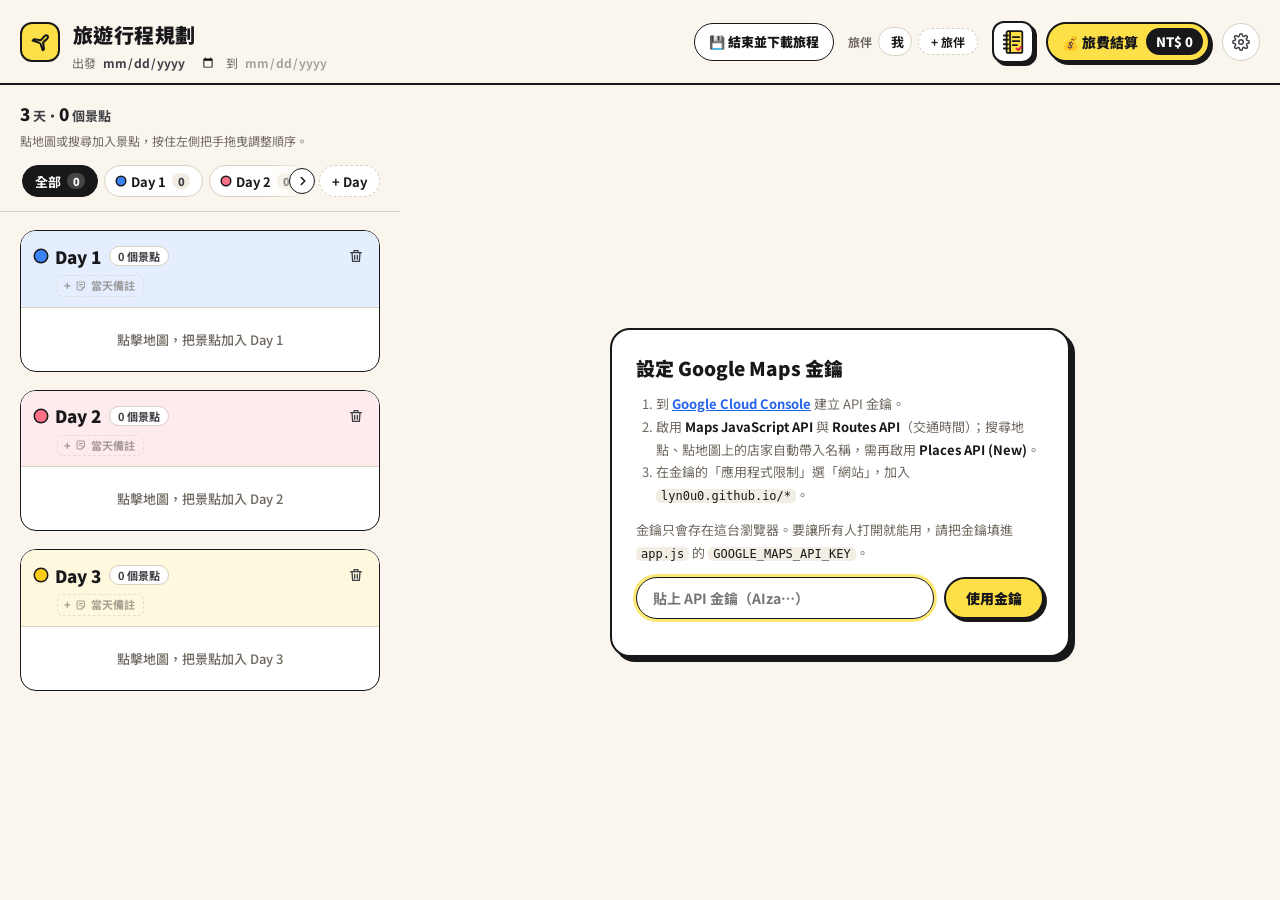
==== commit ed64688a: "Trip planner: day notes and copying a spot to other days Day notes - Each day gets note and detailed" ====
--- a/trip-planner/index.html
+++ b/trip-planner/index.html
@@ -237,7 +237,7 @@
       <span class="spot-index note-icon" id="note-icon" aria-hidden="true"></span>
       <div class="note-titles">
         <h2 id="note-title"></h2>
-        <p><span id="note-where"></span>・<a id="note-map-link" target="_blank" rel="noopener">在 Google 地圖查看</a></p>
+        <p><span id="note-where"></span><span id="note-sep">・</span><a id="note-map-link" target="_blank" rel="noopener">在 Google 地圖查看</a></p>
       </div>
       <button type="button" class="icon-btn" data-action="close-note" aria-label="關閉" title="關閉（Esc）">
         <svg viewBox="0 0 24 24" aria-hidden="true"><path d="M6 6l12 12M18 6L6 18"/></svg>
@@ -321,6 +321,36 @@
       <button type="submit" class="btn-primary">儲存</button>
     </footer>
   </form>
+  <div class="drawer-backdrop" id="copy-backdrop" hidden></div>
+  <form class="note-modal copy-modal" id="copy-modal" role="dialog" aria-modal="true" aria-labelledby="copy-title" hidden>
+    <header class="note-head">
+      <div class="note-titles">
+        <h2 id="copy-title"></h2>
+        <p>適合每天都住同一間飯店：一次加到好幾天</p>
+      </div>
+      <button type="button" class="icon-btn" data-action="close-copy" aria-label="關閉" title="關閉（Esc）">
+        <svg viewBox="0 0 24 24" aria-hidden="true"><path d="M6 6l12 12M18 6L6 18"/></svg>
+      </button>
+    </header>
+    <fieldset class="note-field leg-fieldset">
+      <legend class="note-label">加到哪幾天 <button type="button" class="link-btn" data-action="copy-all">全選／全不選</button></legend>
+      <div class="copy-days"></div>
+    </fieldset>
+    <fieldset class="note-field leg-fieldset">
+      <legend class="note-label">放在當天的</legend>
+      <div class="pills">
+        <label class="pill"><input type="radio" name="position" value="start"><span>第一站（出發）</span></label>
+        <label class="pill"><input type="radio" name="position" value="end"><span>最後一站（回來）</span></label>
+        <label class="pill"><input type="radio" name="position" value="both"><span>頭尾都加</span></label>
+      </div>
+      <p class="note-hint">複製的景點會沿用名稱、類別與備註；記帳每天各自記錄。已經在那個位置的同一地點不會重複加入。</p>
+    </fieldset>
+    <p class="note-hint copy-status" id="copy-status" role="status"></p>
+    <footer class="note-foot">
+      <button type="button" class="btn-text" data-action="close-copy">取消</button>
+      <button type="submit" class="btn-primary">複製</button>
+    </footer>
+  </form>
   <input type="file" id="import-file" accept="application/json,.json" hidden>
   <div id="print-root"></div>
 
--- a/trip-planner/styles.css
+++ b/trip-planner/styles.css
@@ -1847,3 +1847,30 @@
 .leg-tags { align-items: center; }
 .leg-tags-badge { display: contents; }
 @media (max-width: 760px) { .leg-tags-badge { display: none; } } /* 手機的記帳標籤在交通標籤列 */
+
+/* Day 標題的備註列 */
+.day-note { order: 2; flex-basis: 100%; padding-left: 20px; display: flex; }
+.day-head .note-chip.empty { opacity: .6; }
+.day:hover .day-head .note-chip.empty, .day-head .note-chip.empty:focus-visible { opacity: 1; }
+
+/* 複製景點到其他天 */
+.copy-days { display: flex; flex-direction: column; gap: 6px; }
+.copy-day {
+  display: flex;
+  align-items: center;
+  gap: 10px;
+  min-height: 44px;
+  padding: 0 12px;
+  border: 2px solid var(--ink);
+  border-radius: var(--r-sm);
+  background: var(--paper);
+  font-size: 14px;
+  font-weight: 700;
+  cursor: pointer;
+}
+.copy-day input { width: 18px; height: 18px; accent-color: var(--ink); }
+.copy-day:has(input:checked) { background: var(--primary-soft); }
+.copy-day small { font-weight: 500; color: var(--muted); }
+.copy-here { margin-left: auto; }
+.copy-status { color: var(--danger); font-weight: 700; }
+.copy-status:empty { display: none; }
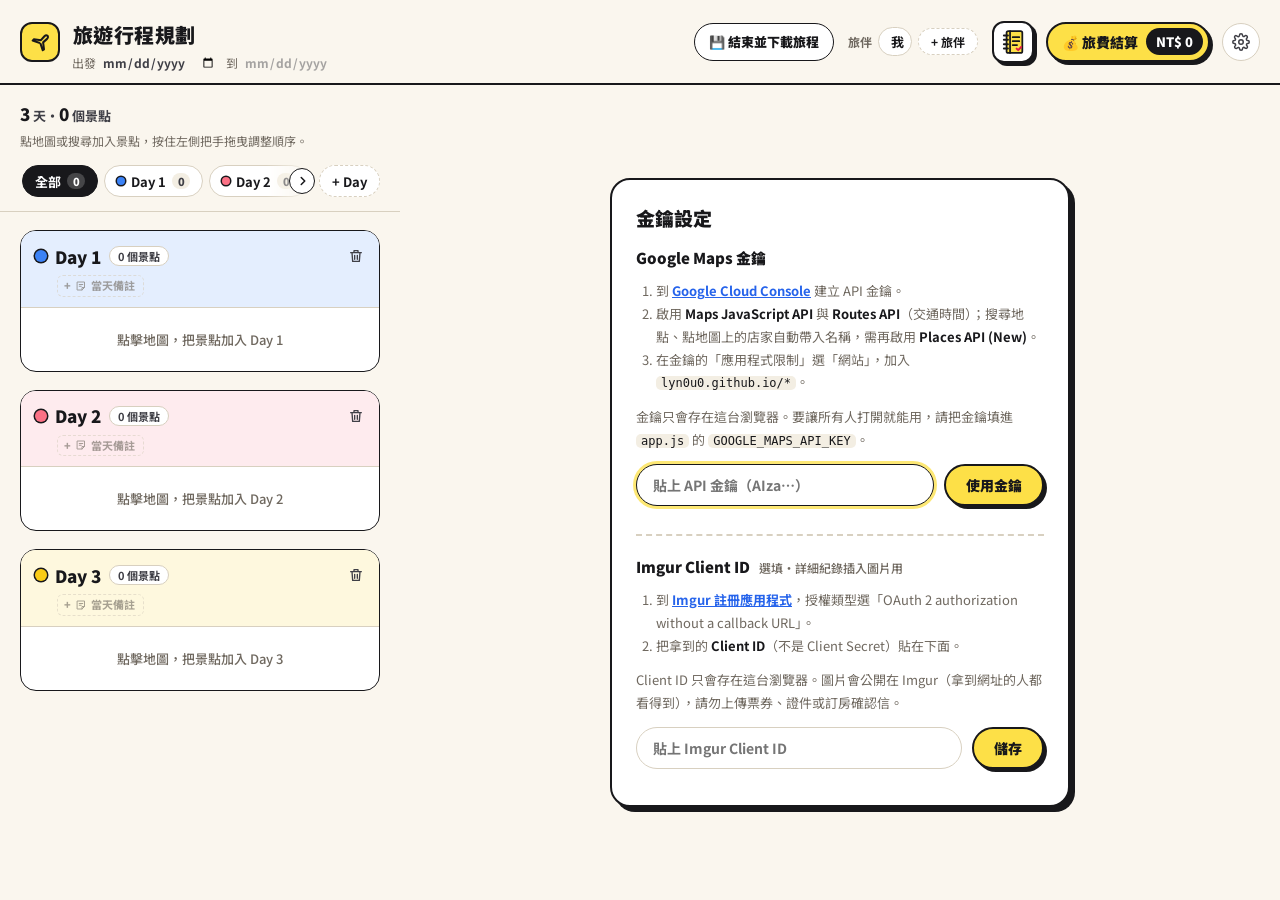
==== commit 52ff6365: "Trip planner: insert images into detailed notes via Imgur Adds an Imgur Client ID field to the key s" ====
--- a/trip-planner/index.html
+++ b/trip-planner/index.html
@@ -85,7 +85,7 @@
           </button>
           <button role="menuitem" data-action="open-key-settings">
             <svg viewBox="0 0 24 24" aria-hidden="true"><circle cx="7.5" cy="15.5" r="4.5"/><path d="M10.7 12.3 20 3M16 7l3 3M14 9l2 2"/></svg>
-            Google Maps 金鑰
+            金鑰設定
           </button>
           <a role="menuitem" href="https://github.com/Lyn0U0/clock/blob/claude/amazing-hopper-a3rihm/trip-planner/README.md" target="_blank" rel="noopener">
             <svg viewBox="0 0 24 24" aria-hidden="true"><path d="M14 4h6v6M20 4l-9 9M18 14v5a1 1 0 0 1-1 1H5a1 1 0 0 1-1-1V7a1 1 0 0 1 1-1h5"/></svg>
@@ -173,7 +173,8 @@
       </form>
       <div class="setup" id="setup" role="dialog" aria-labelledby="setup-title" hidden>
         <div class="setup-card">
-          <h2 id="setup-title">設定 Google Maps 金鑰</h2>
+          <h2 id="setup-title">金鑰設定</h2>
+          <h3 class="setup-sub">Google Maps 金鑰</h3>
           <p class="setup-error" id="setup-error" hidden></p>
           <ol>
             <li>到 <a href="https://console.cloud.google.com/google/maps-apis/credentials" target="_blank" rel="noopener">Google Cloud Console</a> 建立 API 金鑰。</li>
@@ -187,7 +188,22 @@
           </form>
           <div class="setup-actions">
             <button type="button" class="btn-text danger" id="setup-clear" hidden>清除這台瀏覽器的金鑰</button>
-            <button type="button" class="btn-text" id="setup-cancel" hidden>取消，回到地圖</button>
+          </div>
+          <hr class="setup-sep">
+          <h3 class="setup-sub">Imgur Client ID <small>選填・詳細紀錄插入圖片用</small></h3>
+          <ol>
+            <li>到 <a href="https://api.imgur.com/oauth2/addclient" target="_blank" rel="noopener">Imgur 註冊應用程式</a>，授權類型選「OAuth 2 authorization without a callback URL」。</li>
+            <li>把拿到的 <strong>Client ID</strong>（不是 Client Secret）貼在下面。</li>
+          </ol>
+          <p>Client ID 只會存在這台瀏覽器。圖片會公開在 Imgur（拿到網址的人都看得到），請勿上傳票券、證件或訂房確認信。</p>
+          <form class="setup-form" id="imgur-form">
+            <input id="imgur-key" type="text" placeholder="貼上 Imgur Client ID" autocomplete="off" spellcheck="false">
+            <button type="submit" class="btn-primary">儲存</button>
+          </form>
+          <p class="setup-saved" id="imgur-status" role="status" hidden></p>
+          <div class="setup-actions">
+            <button type="button" class="btn-text danger" id="imgur-clear" hidden>清除 Imgur Client ID</button>
+            <button type="button" class="btn-text" id="setup-cancel" hidden>關閉，回到地圖</button>
           </div>
         </div>
       </div>
@@ -243,6 +259,15 @@
         <svg viewBox="0 0 24 24" aria-hidden="true"><path d="M6 6l12 12M18 6L6 18"/></svg>
       </button>
     </header>
+    <div class="note-time-row" id="note-time-row">
+      <label class="note-time-field">
+        <span class="note-label">時間</span>
+        <input class="field" id="note-time" type="time" aria-label="幾點">
+      </label>
+      <button type="button" class="link-btn" id="note-time-clear" hidden>清除時間</button>
+      <label class="leg-check note-reserved"><input type="checkbox" id="note-reserved"><span>這是預約時間（需準時抵達）</span></label>
+      <label class="leg-check note-tentative"><input type="checkbox" id="note-tentative"><span>景點尚未確認（還在考慮）</span></label>
+    </div>
     <label class="note-field">
       <span class="note-label">簡短備註 <small>會顯示在行程卡片上</small><span class="note-count" id="note-count"></span></span>
       <input class="field" id="note-short" type="text" maxlength="40" autocomplete="off"
@@ -252,12 +277,15 @@
       <span class="note-label">
         <label for="note-detail">詳細紀錄</label>
         <small>營業時間、必吃必買、預約編號、連結…</small>
+        <button type="button" class="link-btn note-img-btn" id="note-img-btn" title="上傳圖片到 Imgur，備註裡只存網址">📷 插入圖片</button>
         <button type="button" class="link-btn note-preview-toggle" id="note-preview-toggle" aria-pressed="false">預覽</button>
       </span>
       <textarea class="field note-detail" id="note-detail" rows="8" maxlength="4000"
         placeholder="- 營業時間 10:00–21:00（週一公休）&#10;- **必吃**：芒果冰、杏仁豆腐&#10;- 預約編號 A12345&#10;https://example.com/ticket"></textarea>
       <div class="note-preview" id="note-preview" hidden></div>
-      <p class="note-hint">支援「- 」開頭的清單、**粗體**，網址會自動變成連結。</p>
+      <input type="file" id="note-img-file" accept="image/*" multiple hidden>
+      <p class="note-hint note-img-status" id="note-img-status" role="status" hidden></p>
+      <p class="note-hint">支援「- 」開頭的清單、**粗體**，網址會自動變成連結；圖片網址會顯示成圖片（按「預覽」查看）。</p>
     </div>
     <footer class="note-foot">
       <span class="note-shortcut"><kbd>⌘</kbd>/<kbd>Ctrl</kbd> + <kbd>Enter</kbd> 儲存</span>
@@ -313,9 +341,14 @@
         <span>手動設定時間</span>
         <input class="field leg-minutes" name="customDuration" type="number" min="1" max="1440" step="1" inputmode="numeric" aria-label="分鐘">
         <span>分鐘</span></label>
-    </fieldset>
+      <label class="leg-radio"><input type="radio" name="timeMode" value="none">
+        <span>不填時間 <small>不顯示、也不計入當天交通總時間</small></span></label>
+    </fieldset>
+    <label class="leg-check leg-unconfirmed-check"><input type="checkbox" name="unconfirmed">
+      <span>交通尚未確認 <small>還沒訂票或還沒決定，在路線卡上標記「待確認」</small></span></label>
     <footer class="note-foot">
-      <button type="button" class="btn-text" data-action="reset-leg" title="交通方式與時間改回預設，車次與費用保留">重設回 API 預設值</button>
+      <button type="button" class="btn-text" data-action="reset-leg" title="交通方式與時間改回預設（按儲存才套用），車次與費用保留">重設回 API 預設值</button>
+      <span class="note-hint leg-reset-status" id="leg-reset-status" role="status" hidden></span>
       <span class="note-foot-gap"></span>
       <button type="button" class="btn-text" data-action="close-leg">取消</button>
       <button type="submit" class="btn-primary">儲存</button>
--- a/trip-planner/styles.css
+++ b/trip-planner/styles.css
@@ -1874,3 +1874,75 @@
 .copy-here { margin-left: auto; }
 .copy-status { color: var(--danger); font-weight: 700; }
 .copy-status:empty { display: none; }
+
+/* 景點時間：卡片上的時間標籤，預約時間用紅色提醒 */
+.spot-chips { display: flex; flex-wrap: wrap; align-items: center; gap: 4px; max-width: 100%; min-width: 0; }
+.spot-chips .note-chip { min-width: 0; }
+.time-chip {
+  flex-shrink: 0;
+  display: inline-flex;
+  align-items: center;
+  gap: 3px;
+  margin-left: 2px;
+  padding: 1px 8px 1px 6px;
+  border: 1.5px solid var(--ink);
+  border-radius: 6px;
+  background: var(--paper);
+  font-size: 11px;
+  font-weight: 900;
+  line-height: 1.6;
+  font-variant-numeric: tabular-nums;
+  cursor: pointer;
+}
+.time-chip svg { width: 12px; height: 12px; }
+.time-chip.reserved { border-color: var(--danger); background: var(--danger-soft); color: var(--danger); }
+.time-chip:hover { background: var(--primary-soft); }
+.time-chip.reserved:hover { background: #FECDD3; }
+.note-time-row { display: flex; flex-wrap: wrap; align-items: flex-end; gap: 8px 14px; }
+.note-time-field { display: flex; flex-direction: column; gap: 6px; }
+.note-time-field .field { width: 140px; height: 42px; font-size: 15px; font-weight: 700; font-variant-numeric: tabular-nums; }
+.note-reserved { min-height: 42px; }
+@media (max-width: 760px) {
+  .time-chip { min-height: 26px; position: relative; }
+  .time-chip::after { content: ""; position: absolute; inset: -9px -4px; }
+  .note-time-field .field { height: 48px; font-size: 16px; }
+}
+
+/* 待確認：景點與交通 */
+.time-chip.tentative, .leg-tag.pending {
+  border-style: dashed; background: var(--paper); color: var(--ink); font-weight: 800;
+}
+.time-chip.tentative:hover, .leg-tag.pending:hover { background: var(--primary-soft); }
+.pin.tentative { border-style: dashed; }
+.pin .pin-q {
+  position: absolute; top: -9px; right: -9px; transform: rotate(45deg);
+  width: 16px; height: 16px; border-radius: 50%; border: 2px solid var(--ink);
+  background: var(--paper); color: var(--ink); font: 900 10px/12px var(--font); text-align: center;
+}
+.pin { position: relative; }
+.leg-notime { color: var(--muted); font-weight: 700; }
+.note-tentative { min-height: 42px; }
+.leg-unconfirmed-check { margin: 0 0 4px; }
+.leg-unconfirmed-check small { color: var(--muted); font-weight: 500; }
+.leg-reset-status { margin: 0; align-self: center; font-weight: 700; color: var(--ink); }
+
+/* 金鑰設定：Google Maps＋Imgur（內容變長，可捲動） */
+.setup { overflow-y: auto; }
+.setup-card .setup-sub { margin: 4px 0 0; font-size: 15px; font-weight: 900; }
+.setup-card .setup-sub small { margin-left: 6px; font-size: 12px; font-weight: 500; color: var(--muted); }
+.setup-sep { width: 100%; margin: 4px 0; border: 0; border-top: 2px dashed var(--edge, #D6D3D1); }
+.setup-card .setup-saved { color: var(--ink); font-weight: 700; }
+
+/* 詳細紀錄的圖片 */
+.note-img-btn { margin-left: auto; white-space: nowrap; }
+.note-img-btn + .note-preview-toggle { margin-left: 8px; }
+.note-img-btn:disabled { opacity: .5; cursor: progress; }
+.note-img-status { margin: 0; font-weight: 700; color: var(--ink); }
+.note-img-status.error { color: var(--danger); }
+.note-preview .note-img { display: inline-block; margin: 4px 6px 4px 0; vertical-align: top; }
+.note-preview .note-img img {
+  display: block; max-width: 100%; max-height: 260px; border: 2px solid var(--ink); border-radius: var(--r-sm);
+  background: var(--surface);
+}
+.note-label:has(#note-img-btn) label, .note-preview-toggle { white-space: nowrap; }
+@media (max-width: 760px) { .note-label:has(#note-img-btn) small { display: none; } }
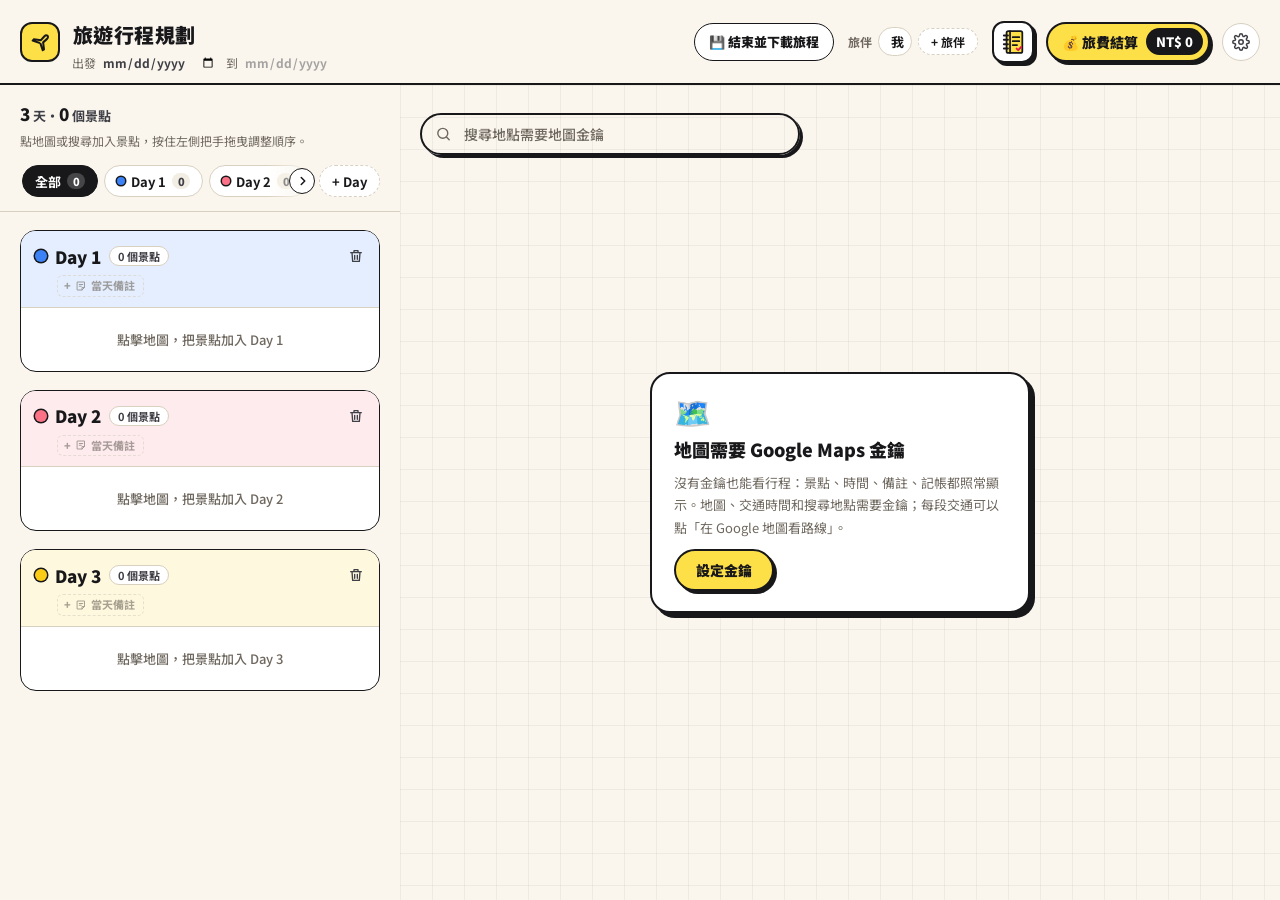
==== commit 03ce5925: "Trip planner: view the itinerary without a Google Maps key Without a key the settings card used to c" ====
--- a/trip-planner/index.html
+++ b/trip-planner/index.html
@@ -124,6 +124,14 @@
 
     <main class="map-wrap">
       <div id="map"></div>
+      <div class="no-map" id="no-map" hidden>
+        <div class="no-map-card">
+          <span class="no-map-icon" aria-hidden="true">🗺️</span>
+          <h2>地圖需要 Google Maps 金鑰</h2>
+          <p>沒有金鑰也能看行程：景點、時間、備註、記帳都照常顯示。地圖、交通時間和搜尋地點需要金鑰；每段交通可以點「在 Google 地圖看路線」。</p>
+          <button type="button" class="btn-primary" data-action="open-key-settings">設定金鑰</button>
+        </div>
+      </div>
       <div class="map-tools">
         <button class="map-chip route-toggle" id="route-toggle" type="button" aria-pressed="true" hidden>
           <svg viewBox="0 0 24 24" aria-hidden="true"><circle cx="6" cy="18" r="2.5"/><circle cx="18" cy="6" r="2.5"/><path d="M8.5 18H15a3 3 0 0 0 0-6H9a3 3 0 0 1 0-6h6.5"/></svg>
--- a/trip-planner/styles.css
+++ b/trip-planner/styles.css
@@ -1690,7 +1690,10 @@
   .day-head .day-remove { margin-right: -6px; }
 
   /* 景點卡：拿掉把手與「⋯」，向左滑露出「編輯」「刪除」 */
-  .drag-handle, .spot-more { display: none; }
+  .spot-more { display: none; }
+  /* 手機：⠿ 把手按住直接拖曳排序（44px 高的觸控範圍） */
+  .drag-handle { width: 28px; height: 44px; margin: -8px -4px -8px -8px; color: var(--muted); cursor: grab; }
+  .drag-handle svg { width: 18px; height: 18px; }
   .spot-row { overflow: hidden; border-radius: 10px; touch-action: pan-y; }
   .spot-main {
     z-index: 1;
@@ -1909,15 +1912,17 @@
 }
 
 /* 待確認：景點與交通 */
+/* 待確認用橘色：一眼和一般標籤（黃色）、預約時間（紅色）分開 */
+:root { --pending: #EA580C; --pending-soft: #FFEDD5; }
 .time-chip.tentative, .leg-tag.pending {
-  border-style: dashed; background: var(--paper); color: var(--ink); font-weight: 800;
-}
-.time-chip.tentative:hover, .leg-tag.pending:hover { background: var(--primary-soft); }
+  border: 2px dashed var(--pending); background: var(--pending-soft); color: #9A3412; font-weight: 800;
+}
+.time-chip.tentative:hover, .leg-tag.pending:hover { background: #FED7AA; }
 .pin.tentative { border-style: dashed; }
 .pin .pin-q {
   position: absolute; top: -9px; right: -9px; transform: rotate(45deg);
   width: 16px; height: 16px; border-radius: 50%; border: 2px solid var(--ink);
-  background: var(--paper); color: var(--ink); font: 900 10px/12px var(--font); text-align: center;
+  background: var(--pending); color: #FFFFFF; font: 900 10px/12px var(--font); text-align: center;
 }
 .pin { position: relative; }
 .leg-notime { color: var(--muted); font-weight: 700; }
@@ -1946,3 +1951,52 @@
 }
 .note-label:has(#note-img-btn) label, .note-preview-toggle { white-space: nowrap; }
 @media (max-width: 760px) { .note-label:has(#note-img-btn) small { display: none; } }
+
+/* 手機：長按拖曳調整順序 */
+@media (max-width: 760px) {
+  .spot-main { -webkit-user-select: none; user-select: none; -webkit-touch-callout: none; }
+  .spot-list.reordering > .leg { display: none; }
+  .spot-list.reordering > .spot { transition: transform .18s ease; }
+  .spot-list.reordering > .spot.lifted { position: relative; z-index: 20; transition: none; }
+  .spot.lifted .spot-main { background: var(--primary-soft); box-shadow: 0 6px 0 var(--ink); }
+  .spot.lifted .spot-row { overflow: visible; }
+}
+
+/* 沒有金鑰：地圖區顯示說明卡，行程照常可看 */
+.no-map {
+  position: absolute; inset: 0; z-index: 5;
+  display: grid; place-items: center; padding: 24px;
+  background:
+    linear-gradient(var(--bg), var(--bg)) padding-box,
+    repeating-linear-gradient(45deg, transparent 0 14px, rgba(24, 24, 27, .04) 14px 28px);
+}
+.no-map::before {
+  content: ''; position: absolute; inset: 0; pointer-events: none;
+  background-image: linear-gradient(rgba(24, 24, 27, .05) 1px, transparent 1px), linear-gradient(90deg, rgba(24, 24, 27, .05) 1px, transparent 1px);
+  background-size: 32px 32px;
+}
+.no-map-card {
+  position: relative; max-width: 380px; padding: 22px 22px 20px;
+  background: var(--paper); border: var(--line-strong); border-radius: 20px; box-shadow: var(--shadow-pop);
+  display: flex; flex-direction: column; align-items: flex-start; gap: 10px;
+}
+.no-map-icon { font-size: 30px; line-height: 1; }
+.no-map-card h2 { margin: 0; font-size: 18px; font-weight: 900; }
+.no-map-card p { margin: 0; font-size: 13px; line-height: 1.7; color: var(--muted); }
+.leg-gmaps-link { text-decoration: underline; text-underline-offset: 2px; }
+.leg-gmaps-link:hover { color: var(--ink); }
+
+/* 金鑰設定在手機上不要超出畫面 */
+@media (max-width: 760px) {
+  .setup { position: fixed; z-index: 990; padding: 16px 12px 32px; place-items: start center; } /* 手機：蓋住整個畫面（含底部行程面板）的設定頁 */
+  .setup-card { padding: 18px; min-width: 0; }
+  .setup-card p, .setup-card ol { overflow-wrap: anywhere; }
+  .setup-form { min-width: 0; }
+  .setup-form input { min-width: 0; flex: 1; }
+  .no-map { place-items: start center; padding: 84px 12px 0; }
+  .no-map-card { padding: 16px; gap: 8px; }
+  .no-map-card p { font-size: 12.5px; }
+}
+@media (max-width: 760px) {
+  body.setup-open .sidebar, body.setup-open .topbar { visibility: hidden; }
+}
